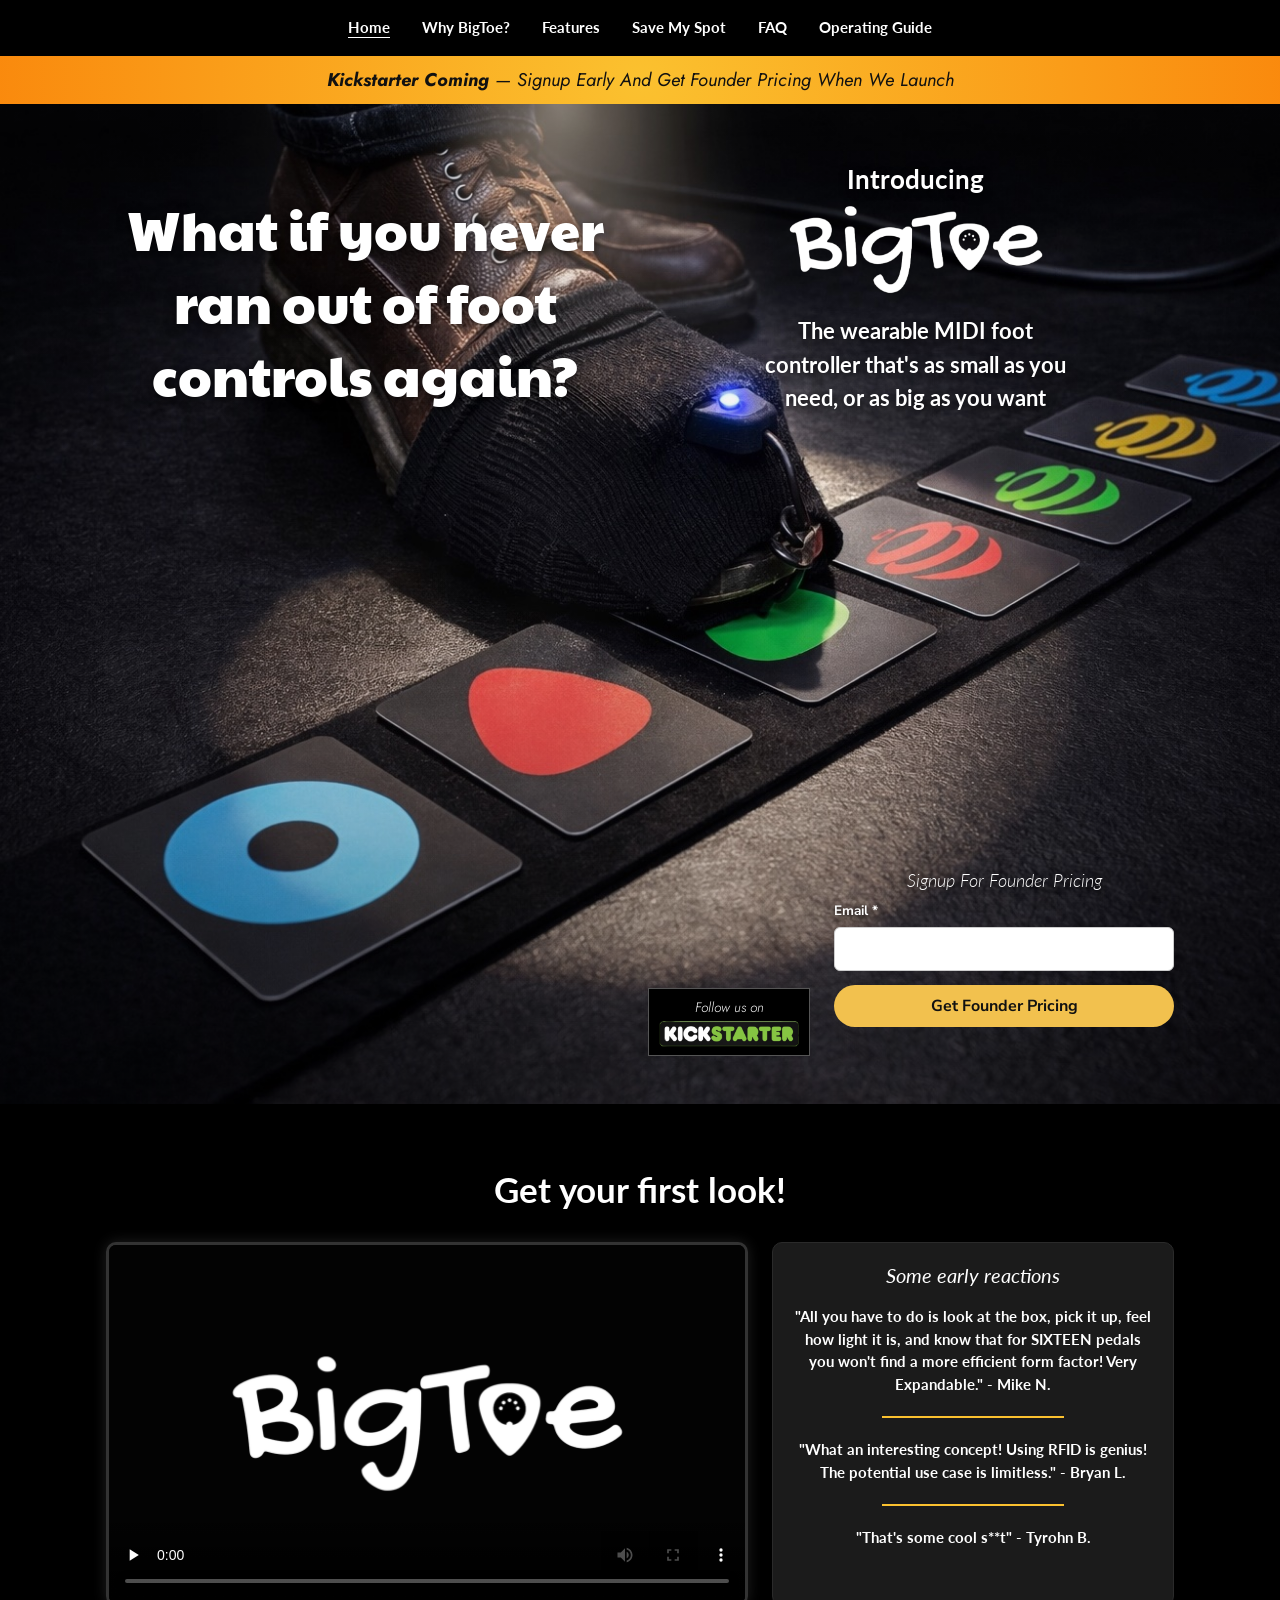
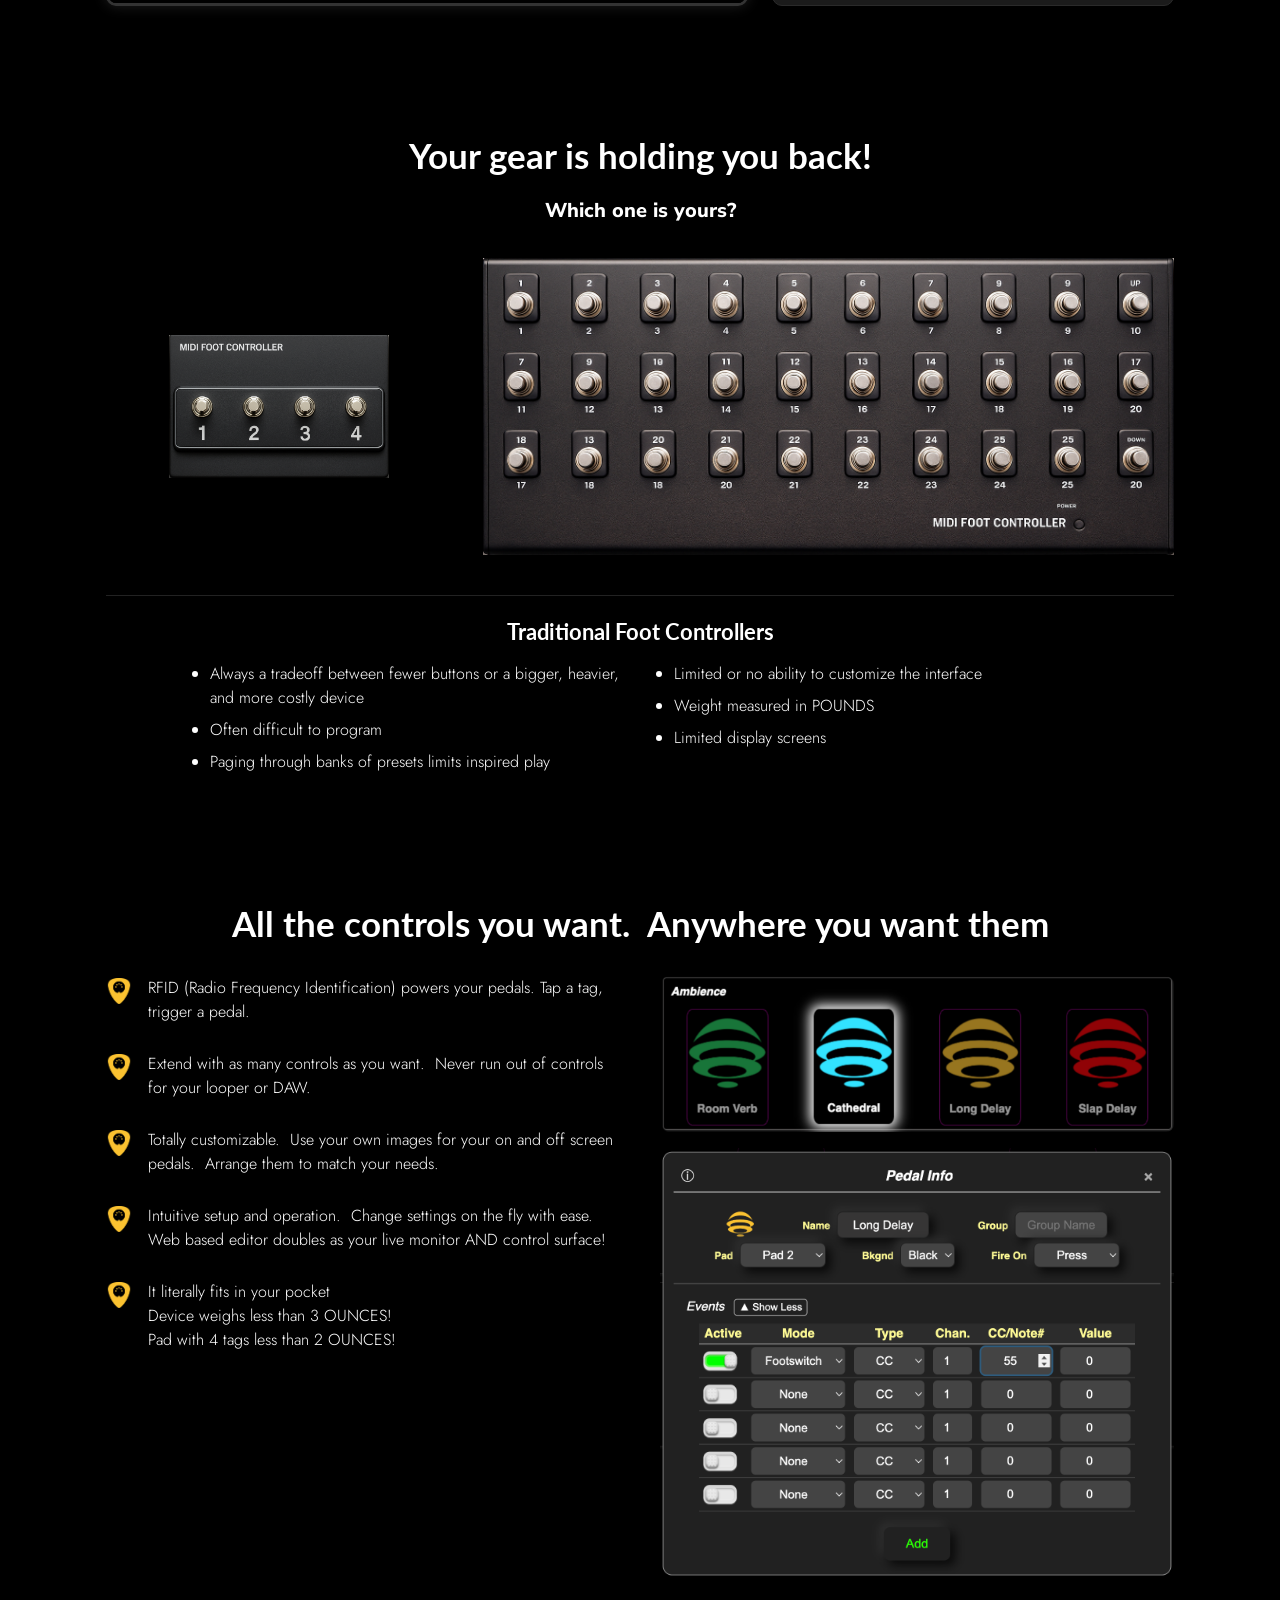
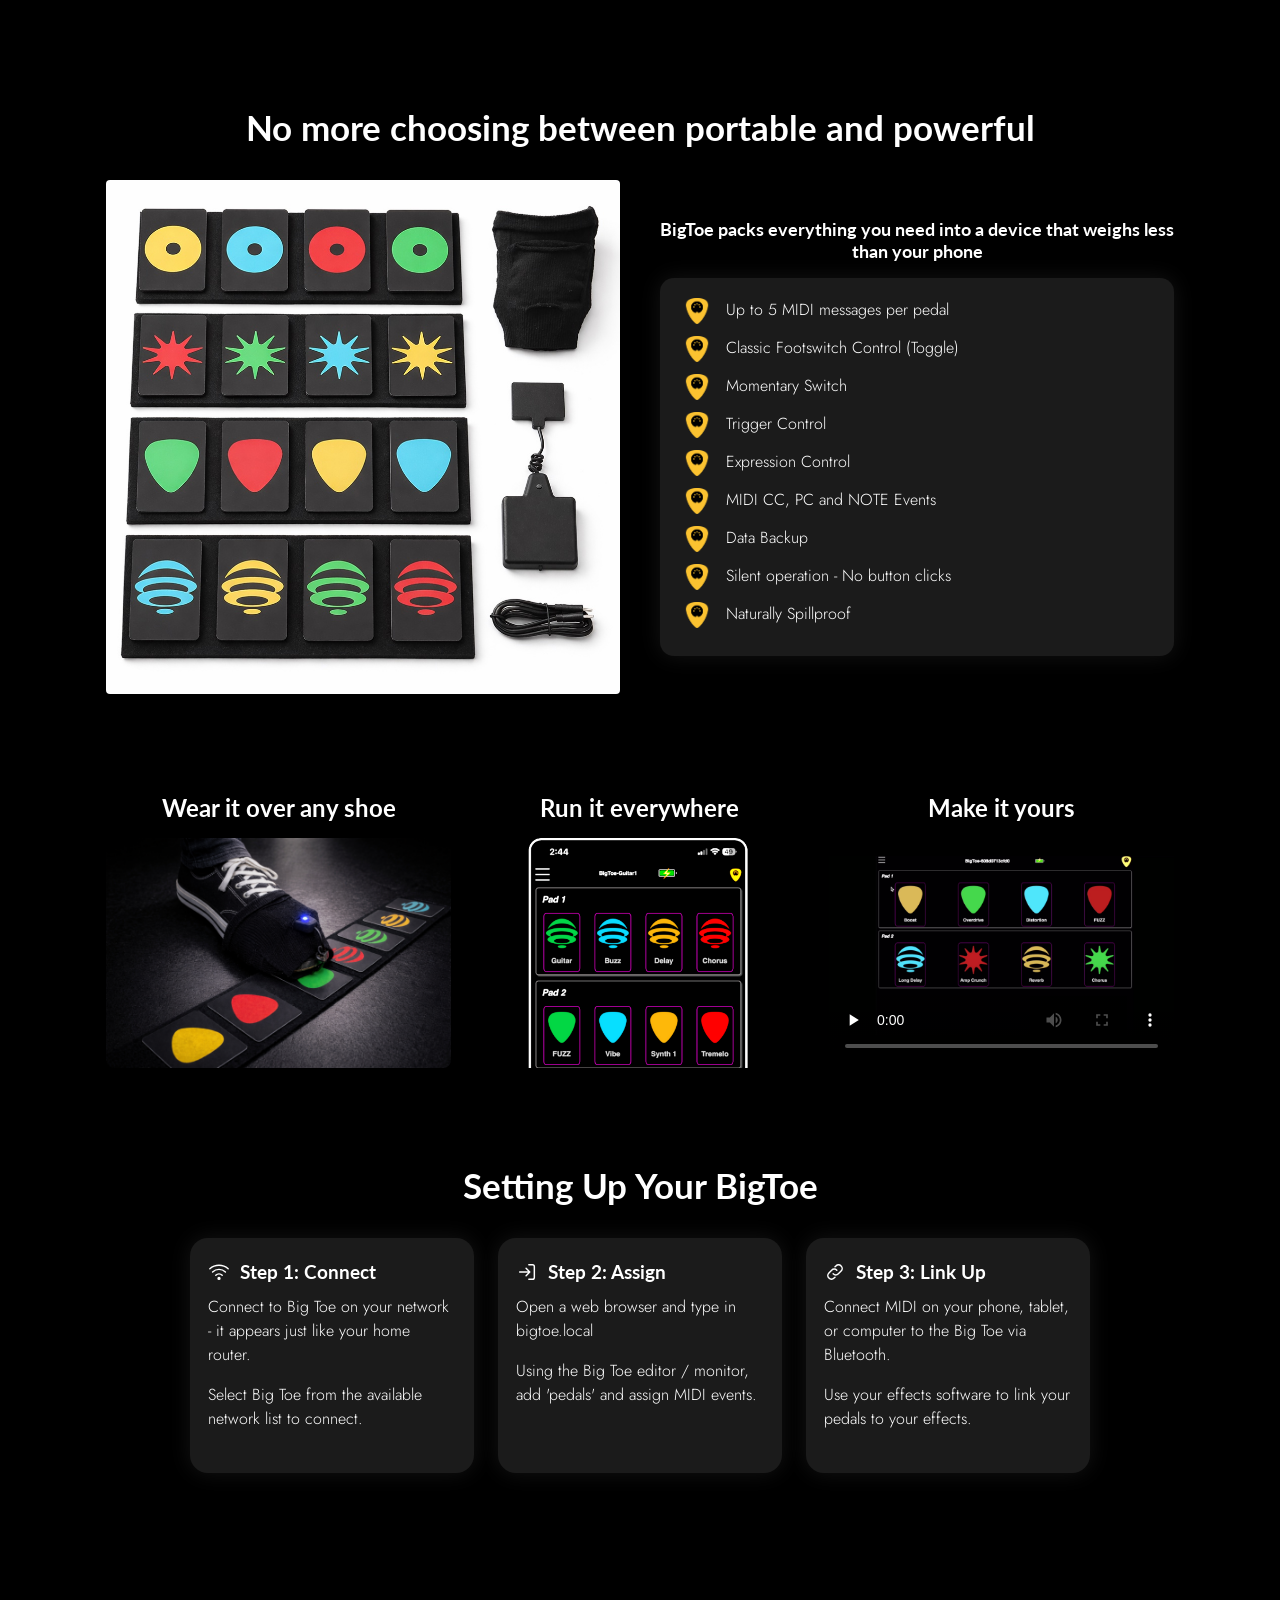
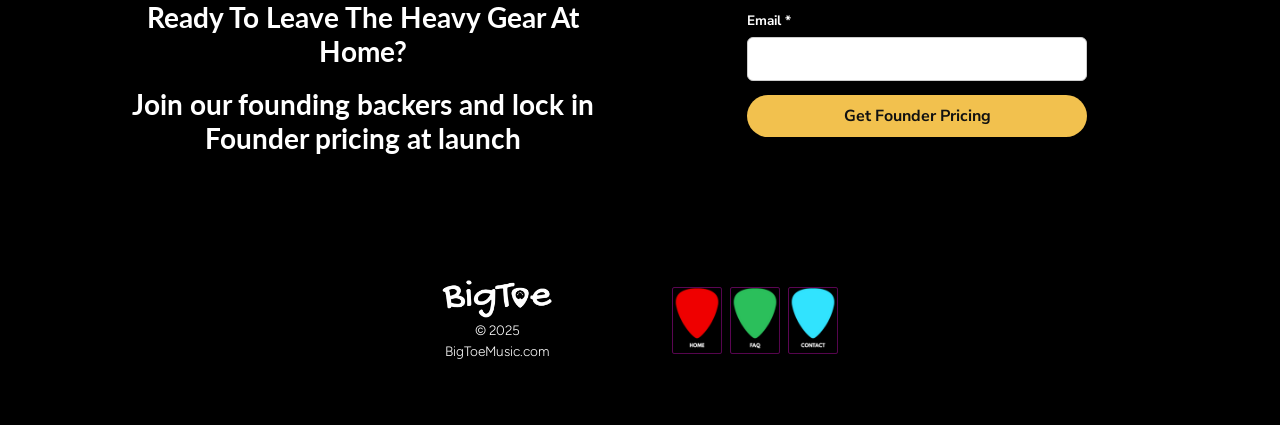
==== index.html @ 0f16ed66 "Fix search/social description, add sitemap and robots.txt Meta description now matches the tagline e" ====
<!doctype html>
<html lang="en">
<head>
  <meta charset="utf-8">
  <meta name="viewport" content="width=device-width, initial-scale=1">
  <title>Big Toe Music | The MIDI foot controller for the mobile musician</title>
  <meta name="description" content="The wearable MIDI foot controller that's as small as you need, or as big as you want.">
  <meta property="og:type" content="website">
  <meta property="og:url" content="https://bigtoemusic.com/">
  <meta property="og:title" content="Big Toe Music | The MIDI foot controller for the mobile musician">
  <meta property="og:description" content="The wearable MIDI foot controller that's as small as you need, or as big as you want.">
  <meta property="og:image" content="https://bigtoemusic.com/assets/img/hero.jpg">
  <link rel="icon" href="assets/img/logo-mark-yellow.png">
  <link rel="preconnect" href="https://fonts.googleapis.com">
  <link rel="preconnect" href="https://fonts.gstatic.com" crossorigin>
  <link href="https://fonts.googleapis.com/css2?family=Figtree:wght@300&family=Jost:ital,wght@0,300;0,400;1,400;1,700&family=Lato:ital,wght@0,400;0,700;1,400&family=Nunito+Sans:wght@400;700;800&family=Paytone+One&display=swap" rel="stylesheet">
  <link rel="stylesheet" href="styles.css?v=12">
</head>
<body>

<nav class="nav" aria-label="Main">
  <a class="nav-brand" href="index.html"><img src="assets/img/footer-logo.png" alt="BigToe home"></a>
  <button class="nav-toggle" type="button" aria-expanded="false" aria-controls="nav-links" aria-label="Menu">
    <span></span><span></span><span></span>
  </button>
  <ul id="nav-links">
    <li><a href="index.html" aria-current="page">Home</a></li>
    <li><a href="#why">Why BigToe?</a></li>
    <li><a href="#features">Features</a></li>
    <li><a href="#save-my-spot">Save My Spot</a></li>
    <li><a href="faq.html">FAQ</a></li>
    <li><a href="https://bigtoemusic.github.io/BigToe-docs/bigtoe-operating-guide.html">Operating Guide</a></li>
  </ul>
</nav>

<div class="banner">
  <a href="#save-my-spot"><strong>Kickstarter Coming</strong> — Signup Early And Get Founder Pricing When We Launch</a>
</div>

<header class="hero">
  <div class="wrap">
    <h1>What if you never ran out of foot controls again?</h1>
    <div class="hero-intro">
      <p class="intro-label">Introducing</p>
      <img src="assets/img/bigtoe-logo.png" alt="BigToe">
      <p>The wearable MIDI foot controller that's as small as you need, or as big as you want</p>
    </div>
    <div class="hero-signup">
      <span class="ks-badge">Follow us on <img src="assets/img/kickstarter-logo.png" alt="Kickstarter"></span>
      <form class="signup js-signup" action="https://app.kit.com/forms/9997801/subscriptions" method="post">
        <p class="form-title">Signup For Founder Pricing</p>
        <label for="email-hero">Email *</label>
        <input id="email-hero" type="email" name="email_address" required autocomplete="email">
        <button class="btn" type="submit">Get Founder Pricing</button>
        <p class="form-note" role="status"></p>
      </form>
    </div>
  </div>
</header>

<section class="first-look">
  <div class="wrap">
    <h2 class="section-title">Get your first look!</h2>
    <div class="grid">
      <div class="video-frame">
        <video controls preload="none" playsinline poster="assets/img/first-look-poster.png">
          <source src="assets/video/first-look.mp4" type="video/mp4">
        </video>
      </div>
      <aside class="reactions">
        <h3>Some early reactions</h3>
        <blockquote>"All you have to do is look at the box, pick it up, feel how light it is, and know that for SIXTEEN pedals you won't find a more efficient form factor!  Very Expandable." - Mike N.</blockquote>
        <hr>
        <blockquote>"What an interesting concept!  Using RFID is genius! The potential use case is limitless." - Bryan L.</blockquote>
        <hr>
        <blockquote>"That's some cool s**t" - Tyrohn B.</blockquote>
      </aside>
    </div>
  </div>
</section>

<section class="why" id="why">
  <div class="wrap">
    <h2 class="section-title">Your gear is holding you back!</h2>
    <p class="subtitle">Which one is yours?</p>
    <div class="controllers">
      <img src="assets/img/small-foot-controller.png" alt="A small 4-button MIDI foot controller">
      <img src="assets/img/massive-pedal.png" alt="A massive 30-button MIDI foot controller">
    </div>
    <div class="traditional">
      <h3>Traditional Foot Controllers</h3>
      <ul>
        <li>Always a tradeoff between fewer buttons or a bigger, heavier, and more costly device</li>
        <li>Often difficult to program</li>
        <li>Paging through banks of presets limits inspired play</li>
        <li>Limited or no ability to customize the interface</li>
        <li>Weight measured in POUNDS</li>
        <li>Limited display screens</li>
      </ul>
    </div>
  </div>
</section>

<section class="features" id="features">
  <div class="wrap">
    <h2 class="section-title">All the controls you want.&nbsp; Anywhere you want them</h2>
    <div class="grid">
      <ul class="icon-list">
        <li><img src="assets/img/logo-mark-yellow.png" alt=""><span>RFID (Radio Frequency Identification) powers your pedals. Tap a tag, trigger a pedal.</span></li>
        <li><img src="assets/img/logo-mark-yellow.png" alt=""><span>Extend with as many controls as you want.&nbsp; Never run out of controls for your looper or DAW.</span></li>
        <li><img src="assets/img/logo-mark-yellow.png" alt=""><span>Totally customizable.&nbsp; Use your own images for your on and off screen pedals.&nbsp; Arrange them to match your needs.</span></li>
        <li><img src="assets/img/logo-mark-yellow.png" alt=""><span>Intuitive setup and operation.&nbsp; Change settings on the fly with ease.&nbsp; Web based editor doubles as your live monitor AND control surface!</span></li>
        <li><img src="assets/img/logo-mark-yellow.png" alt=""><span>It literally fits in your pocket<br>Device weighs less than 3 OUNCES!<br>Pad with 4 tags less than 2 OUNCES!</span></li>
      </ul>
      <div class="feature-shots">
        <img src="assets/img/ambience-pad.png" alt="BigToe editor showing an Ambience pad with four pedals">
        <img src="assets/img/edit-screen.png" alt="BigToe Pedal Info editor with MIDI event settings">
      </div>
    </div>
  </div>
</section>

<section class="choose">
  <div class="wrap">
    <h2 class="section-title">No more choosing between portable and powerful</h2>
    <div class="grid">
      <img class="box-shot" src="assets/img/whats-in-the-box.jpg" alt="What's in the box: four pads of pedal tags, the BigToe device, its sleeve, and a USB cable">
      <div>
        <h3>BigToe packs everything you need into a device that weighs less than your phone</h3>
        <div class="spec-card">
          <ul class="icon-list">
            <li><img src="assets/img/logo-mark-yellow.png" alt=""><span>Up to 5 MIDI messages per pedal</span></li>
            <li><img src="assets/img/logo-mark-yellow.png" alt=""><span>Classic Footswitch Control (Toggle)</span></li>
            <li><img src="assets/img/logo-mark-yellow.png" alt=""><span>Momentary Switch</span></li>
            <li><img src="assets/img/logo-mark-yellow.png" alt=""><span>Trigger Control</span></li>
            <li><img src="assets/img/logo-mark-yellow.png" alt=""><span>Expression Control</span></li>
            <li><img src="assets/img/logo-mark-yellow.png" alt=""><span>MIDI CC, PC and NOTE Events</span></li>
            <li><img src="assets/img/logo-mark-yellow.png" alt=""><span>Data Backup</span></li>
            <li><img src="assets/img/logo-mark-yellow.png" alt=""><span>Silent operation - No button clicks</span></li>
            <li><img src="assets/img/logo-mark-yellow.png" alt=""><span>Naturally Spillproof</span></li>
          </ul>
        </div>
      </div>
    </div>
  </div>
</section>

<section class="tiles" aria-label="Highlights">
  <figure class="tile">
    <figcaption>Wear it over any shoe</figcaption>
    <div class="tile-media">
      <img src="assets/img/wear-any-shoe.png" alt="BigToe worn over a sneaker above a pad of RFID pedals">
    </div>
  </figure>
  <figure class="tile">
    <figcaption>Run it everywhere</figcaption>
    <div class="tile-media contain">
      <img src="assets/img/run-everywhere-phone.png" alt="BigToe monitor running on an iPhone">
    </div>
  </figure>
  <figure class="tile">
    <figcaption>Make it yours</figcaption>
    <div class="tile-media contain">
      <video controls preload="none" playsinline poster="assets/img/make-it-yours-poster.jpg">
        <source src="assets/video/make-it-yours.mp4" type="video/mp4">
      </video>
    </div>
  </figure>
</section>

<section class="setup">
  <div class="wrap">
    <h2 class="section-title">Setting Up Your BigToe</h2>
    <div class="steps">
      <article class="step">
        <h3>
          <svg viewBox="0 0 24 24" fill="none" stroke="currentColor" stroke-width="1.6" stroke-linecap="round" aria-hidden="true"><path d="M2 8.5a15 15 0 0 1 20 0M5 12a10 10 0 0 1 14 0M8.5 15.5a5 5 0 0 1 7 0"/><circle cx="12" cy="19" r="1" fill="currentColor"/></svg>
          Step 1: Connect
        </h3>
        <p>Connect to Big Toe on your network - it appears just like your home router.</p>
        <p>Select Big Toe from the available network list to connect.</p>
      </article>
      <article class="step">
        <h3>
          <svg viewBox="0 0 24 24" fill="none" stroke="currentColor" stroke-width="1.6" stroke-linecap="round" stroke-linejoin="round" aria-hidden="true"><path d="M14 4h4a2 2 0 0 1 2 2v12a2 2 0 0 1-2 2h-4"/><path d="M4 12h11M11 8l4 4-4 4"/></svg>
          Step 2: Assign
        </h3>
        <p>Open a web browser and type in bigtoe.local</p>
        <p>Using the Big Toe editor / monitor, add 'pedals' and assign MIDI events.</p>
      </article>
      <article class="step">
        <h3>
          <svg viewBox="0 0 24 24" fill="none" stroke="currentColor" stroke-width="1.6" stroke-linecap="round" stroke-linejoin="round" aria-hidden="true"><path d="M10 14a4 4 0 0 0 5.66 0l3-3a4 4 0 0 0-5.66-5.66l-1 1"/><path d="M14 10a4 4 0 0 0-5.66 0l-3 3a4 4 0 0 0 5.66 5.66l1-1"/></svg>
          Step 3: Link Up
        </h3>
        <p>Connect MIDI on your phone, tablet, or computer to the Big Toe via Bluetooth.</p>
        <p>Use your effects software to link your pedals to your effects.</p>
      </article>
    </div>
  </div>
</section>

<section class="cta" id="save-my-spot">
  <div class="wrap grid">
    <div>
      <h2>Ready To Leave The Heavy Gear At Home?</h2>
      <h2>Join our founding backers and lock in Founder pricing at launch</h2>
    </div>
    <form class="signup js-signup" action="https://app.kit.com/forms/9997801/subscriptions" method="post">
      <label for="email-cta">Email *</label>
      <input id="email-cta" type="email" name="email_address" required autocomplete="email">
      <button class="btn" type="submit">Get Founder Pricing</button>
      <p class="form-note" role="status"></p>
    </form>
  </div>
</section>

<footer class="footer">
  <div class="wrap">
    <div class="footer-brand">
      <img src="assets/img/footer-logo.png" alt="BigToe">
      <p>© 2025</p>
      <p>BigToeMusic.com</p>
    </div>
    <nav class="pick-nav" aria-label="Footer">
      <a href="index.html"><img src="assets/img/pick-red-home.png" alt="Home"></a>
      <a href="faq.html"><img src="assets/img/pick-green-faq.png" alt="FAQ"></a>
      <a href="contact.html"><img src="assets/img/pick-blue-contact.png" alt="Contact"></a>
    </nav>
  </div>
</footer>

<script src="main.js?v=12"></script>
</body>
</html>
---- styles.css ----
/* BigToe Music — static rebuild of bigtoemusic.com */

:root {
  --bg: #000;
  --card: #1b1b1b;
  --card-edge: #2a2a2a;
  --text: #fff;
  --muted: #cfcfcf;
  --yellow: #fbc12f;
  --button: #f2c14e;
  --orange: #f97400;
  --font-display: "Paytone One", sans-serif;
  --font-head: "Lato", sans-serif;
  --font-body: "Jost", sans-serif;
  --font-ui: "Nunito Sans", sans-serif;
  --nav-h: 56px;
  --max: 1100px;
}

* { box-sizing: border-box; }

html { scroll-behavior: smooth; scroll-padding-top: var(--nav-h); }

body {
  margin: 0;
  background: var(--bg);
  color: var(--text);
  font-family: var(--font-body);
  font-weight: 300;
  line-height: 1.5;
  -webkit-font-smoothing: antialiased;
}

img, video { max-width: 100%; display: block; }

a { color: inherit; }

h1, h2, h3 { font-family: var(--font-head); font-weight: 700; margin: 0; line-height: 1.2; }

.wrap { max-width: var(--max); margin: 0 auto; padding: 0 16px; }

section { padding: 64px 0; }

.section-title { text-align: center; font-size: clamp(1.6rem, 3.2vw, 2.2rem); margin-bottom: 32px; }

/* ---------- Nav ---------- */

.nav {
  position: sticky;
  top: 0;
  z-index: 50;
  height: var(--nav-h);
  background: #000;
  display: flex;
  align-items: center;
  justify-content: center;
}

.nav ul {
  list-style: none;
  margin: 0;
  padding: 0 16px;
  display: flex;
  gap: clamp(12px, 3vw, 32px);
  overflow-x: auto;
  scrollbar-width: none;
}

.nav a {
  font-family: var(--font-head);
  font-weight: 700;
  font-size: 0.95rem;
  text-decoration: none;
  white-space: nowrap;
}

.nav a:hover, .nav a[aria-current="page"] { text-decoration: underline; text-underline-offset: 4px; }

/* Logo and ☰ button only appear at phone width (see the media query at the bottom). */
.nav-brand, .nav-toggle { display: none; }
.nav-brand img { height: 30px; width: auto; }

.nav-toggle {
  width: 44px;
  height: 44px;
  background: none;
  border: 0;
  padding: 10px;
  cursor: pointer;
  flex-direction: column;
  justify-content: space-between;
}

.nav-toggle span { display: block; height: 3px; border-radius: 2px; background: var(--text); transition: transform .2s, opacity .2s; }

/* Bars turn into an X while the menu is open. */
.nav.open .nav-toggle span:nth-child(1) { transform: translateY(10.5px) rotate(45deg); }
.nav.open .nav-toggle span:nth-child(2) { opacity: 0; }
.nav.open .nav-toggle span:nth-child(3) { transform: translateY(-10.5px) rotate(-45deg); }

/* ---------- Kickstarter banner ---------- */

.banner {
  background: radial-gradient(circle, var(--yellow) 0%, var(--orange) 140%);
  color: #111;
  text-align: center;
  padding: 10px 16px;
  font-family: var(--font-body);
  font-style: italic;
  font-size: clamp(0.95rem, 1.8vw, 1.15rem);
  font-weight: 400;
}

.banner a { text-decoration: none; }
.banner strong { font-weight: 700; }

/* ---------- Hero ---------- */

.hero {
  position: relative;
  min-height: min(1000px, 125vw);
  background: url("assets/img/hero.jpg") center top / cover no-repeat;
  padding: 40px 0 48px;
  display: flex;
}

.hero::before {
  content: "";
  position: absolute;
  inset: 0;
  background: linear-gradient(180deg, rgba(0,0,0,.15), rgba(0,0,0,0) 40%, rgba(0,0,0,.35));
  pointer-events: none;
}

.hero .wrap {
  position: relative;
  width: 100%;
  display: grid;
  grid-template-columns: 1fr 1fr;
  grid-template-rows: auto 1fr auto;
  column-gap: 32px;
}

.hero h1 {
  font-family: var(--font-display);
  font-weight: 400;
  font-size: clamp(2rem, 4.6vw, 3.4rem);
  text-align: center;
  line-height: 1.35;
  text-shadow: 0 2px 12px rgba(0,0,0,.7);
  padding-top: 48px;
  max-width: 11em;
  justify-self: center;
}

/* "Introducing / logo / tagline" block is centered at every screen size. */
.hero-intro { padding-top: 16px; text-align: center; text-shadow: 0 2px 10px rgba(0,0,0,.8); }
.hero-intro .intro-label { font-family: var(--font-head); font-size: clamp(1.2rem, 2.4vw, 1.6rem); max-width: none; margin: 0; }
.hero-intro img { width: min(260px, 70%); margin: 4px auto 16px; }
.hero-intro p { font-family: var(--font-head); font-weight: 700; font-size: clamp(1.05rem, 2.1vw, 1.4rem); max-width: 14em; margin: 0 auto; }

.hero-signup {
  grid-column: 1 / -1;
  grid-row: 3;
  display: flex;
  justify-content: flex-end;
  align-items: flex-end;
  gap: 24px;
  flex-wrap: wrap;
}

.ks-badge {
  display: inline-flex;
  flex-direction: column;
  align-items: center;
  gap: 4px;
  background: #000;
  border: 1px solid #555;
  padding: 8px 10px;
  font-style: italic;
  font-size: 0.85rem;
  text-decoration: none;
}

.ks-badge img { width: 140px; }

/* ---------- Signup form ---------- */

.signup { width: min(340px, 100%); }
.signup .form-title { font-family: var(--font-head); font-style: italic; font-size: 1.1rem; margin: 0 0 6px; text-align: center; text-shadow: 0 2px 8px #000; }
.signup label { display: block; font-family: var(--font-ui); font-weight: 700; font-size: 0.85rem; margin-bottom: 6px; text-shadow: 0 1px 6px #000; }

.signup input, .contact-form input, .contact-form textarea {
  width: 100%;
  border: 1px solid #ccc;
  border-radius: 6px;
  padding: 10px 12px;
  font: 400 1rem var(--font-ui);
  color: #111;
  background: #fff;
}

.btn {
  display: block;
  width: 100%;
  margin-top: 14px;
  border: 0;
  border-radius: 999px;
  padding: 10px 16px;
  background: var(--button);
  color: #111;
  font: 700 1rem var(--font-ui);
  cursor: pointer;
}

.btn:hover { filter: brightness(1.08); }

.form-note { font-family: var(--font-ui); font-size: 0.9rem; color: var(--yellow); margin: 10px 0 0; min-height: 1.3em; }

/* ---------- First look ---------- */

.first-look .grid { display: grid; grid-template-columns: 1.6fr 1fr; gap: 24px; align-items: stretch; }

.video-frame {
  border: 3px solid #333;
  border-radius: 10px;
  overflow: hidden;
  background: #000;
  box-shadow: 0 0 14px rgba(255,255,255,.12);
}

.video-frame video { width: 100%; height: 100%; object-fit: contain; aspect-ratio: 16 / 9; }

.reactions {
  background: var(--card);
  border: 1px solid var(--card-edge);
  border-radius: 10px;
  padding: 20px 18px;
  text-align: center;
  font-family: var(--font-head);
  font-weight: 700;
  font-size: 0.95rem;
}

.reactions h3 { font-style: italic; font-weight: 400; font-size: 1.25rem; margin-bottom: 18px; }
.reactions blockquote { margin: 0; }
.reactions hr { width: 50%; border: 0; border-top: 2px solid var(--yellow); margin: 20px auto; }

/* ---------- Why (traditional controllers) ---------- */

.why .subtitle { text-align: center; font-family: var(--font-ui); font-weight: 800; font-size: 1.25rem; margin: -12px 0 32px; }

.controllers { display: grid; grid-template-columns: 1fr 2fr; gap: 32px; align-items: center; }
.controllers img:first-child { justify-self: center; max-width: 220px; }

.traditional { border-top: 1px solid #222; margin-top: 40px; padding-top: 24px; }
.traditional h3 { text-align: center; font-size: 1.35rem; margin-bottom: 16px; }
.traditional ul { columns: 2; column-gap: 48px; max-width: 900px; margin: 0 auto; padding-left: 20px; }
.traditional li { break-inside: avoid; margin-bottom: 8px; }

/* ---------- Features ---------- */


.features .grid { display: grid; grid-template-columns: 1fr 1fr; gap: 40px; align-items: start; }

.icon-list { list-style: none; margin: 0; padding: 0; }
.icon-list li { display: grid; grid-template-columns: 28px 1fr; gap: 14px; align-items: start; margin-bottom: 28px; }
.icon-list img { width: 26px; margin-top: 2px; }

.feature-shots { display: grid; gap: 16px; }
.feature-shots img { border-radius: 8px; }

/* ---------- Tiles ---------- */

.tiles { display: grid; grid-template-columns: repeat(3, 1fr); gap: 16px; max-width: var(--max); margin: 0 auto; padding: 32px 16px; }

/* Media sits in a same-shaped box; caption sits above it so it never covers screenshots or video controls. */
.tile { margin: 0; }
.tile-media { aspect-ratio: 3 / 2; overflow: hidden; background: #000; border-radius: 8px; }
.tile-media img, .tile-media video { width: 100%; height: 100%; object-fit: cover; }
.tile-media.contain img, .tile-media.contain video { object-fit: contain; }

.tile figcaption {
  padding: 0 8px 12px;
  text-align: center;
  font-family: var(--font-head);
  font-weight: 700;
  font-size: clamp(1.1rem, 2.2vw, 1.5rem);
}

/* ---------- Choose ---------- */

.choose .grid { display: grid; grid-template-columns: 1fr 1fr; gap: 40px; align-items: center; }
.choose .box-shot { background: #fff; border-radius: 4px; }
.choose h3 { text-align: center; font-size: 1.15rem; margin-bottom: 16px; }

.spec-card {
  background: var(--card);
  border-radius: 14px;
  padding: 18px 24px;
  box-shadow: 0 0 22px rgba(255,255,255,.08);
}

.spec-card .icon-list li { margin-bottom: 10px; align-items: center; }

/* ---------- Setup steps ---------- */

.steps { display: grid; grid-template-columns: repeat(3, 1fr); gap: 24px; max-width: 900px; margin: 0 auto; }

.step {
  background: var(--card);
  border-radius: 18px;
  padding: 22px 18px 26px;
  box-shadow: 0 0 22px rgba(255,255,255,.08);
}

.step h3 { display: flex; align-items: center; gap: 10px; font-size: 1.2rem; margin-bottom: 12px; }
.step svg { width: 22px; height: 22px; flex: none; }
.step p { margin: 0 0 16px; }

/* ---------- CTA ---------- */

.cta .grid { display: grid; grid-template-columns: 1fr 1fr; gap: 40px; align-items: center; }
.cta h2 { text-align: center; font-size: clamp(1.4rem, 2.6vw, 1.75rem); margin-bottom: 20px; }
.cta .signup { justify-self: center; }

/* ---------- Footer ---------- */

.footer { padding: 40px 0 64px; }
.footer .wrap { display: flex; align-items: center; justify-content: center; gap: clamp(32px, 10vw, 120px); flex-wrap: wrap; }
.footer-brand { text-align: center; font-family: "Figtree", sans-serif; font-size: 0.85rem; }
.footer-brand img { width: 110px; margin: 0 auto 2px; }
.footer-brand p { margin: 0; }

.pick-nav { display: flex; gap: 8px; }
.pick-nav a { display: block; width: 50px; transition: transform .15s; }
.pick-nav a:hover { transform: translateY(-3px); }

/* ---------- Sub pages (FAQ / Contact) ---------- */

.page-head { border-bottom: 1px solid #333; }
.page-head .wrap { display: flex; align-items: center; justify-content: center; position: relative; min-height: 64px; max-width: 560px; }
.page-head h1 { font-size: clamp(1.6rem, 4vw, 2rem); text-align: center; }
.page-head .home-link { position: absolute; right: 16px; font-family: var(--font-ui); font-weight: 700; font-size: 0.85rem; text-decoration: none; }
.page-head .home-link:hover { text-decoration: underline; }

.narrow { max-width: 560px; margin: 0 auto; padding: 24px 16px 48px; }

.faq-search { display: flex; justify-content: flex-end; margin-bottom: 24px; }
.faq-search input {
  width: min(240px, 100%);
  background: transparent;
  border: 0;
  border-bottom: 1px solid #aaa;
  color: var(--text);
  padding: 6px 2px;
  font: 400 0.95rem var(--font-ui);
}

.faq-tabs { display: flex; gap: 8px; flex-wrap: wrap; margin-bottom: 16px; }
.faq-tabs button {
  background: none;
  border: 0;
  border-bottom: 2px solid transparent;
  color: var(--text);
  padding: 8px 14px;
  font: 700 1.05rem var(--font-head);
  cursor: pointer;
}
.faq-tabs button[aria-selected="true"] { color: var(--yellow); border-bottom-color: var(--yellow); }

.faq-list details { border-bottom: 1px solid #333; }
.faq-list summary {
  list-style: none;
  cursor: pointer;
  padding: 22px 0;
  display: flex;
  justify-content: space-between;
  gap: 16px;
  font-family: var(--font-ui);
}
.faq-list summary::-webkit-details-marker { display: none; }
.faq-list summary::after { content: "⌄"; font-size: 1.2rem; line-height: 1; transition: transform .2s; }
.faq-list details[open] summary::after { transform: rotate(180deg); }
.faq-list .answer { padding: 0 0 20px; color: var(--muted); font-family: var(--font-ui); }
.faq-list .answer p { margin: 0 0 12px; }
.faq-list .answer strong { color: var(--text); }
.mode-list { margin: 0 0 12px; padding-left: 20px; }
.mode-list > li { margin-bottom: 12px; }
.mode-list ol { margin: 8px 0; padding-left: 22px; }
.mode-list ol li { margin-bottom: 4px; }
.faq-empty { color: var(--muted); font-family: var(--font-ui); }

.contact-form label { display: block; font-family: var(--font-ui); font-size: 0.9rem; margin: 18px 0 6px; }
.contact-form textarea { min-height: 90px; resize: vertical; }
.btn-outline { background: transparent; color: var(--text); border: 1px solid #3355dd; font-weight: 400; margin-top: 22px; }

.simple-footer { border-top: 1px solid #333; text-align: center; padding: 28px 16px; font-family: var(--font-ui); font-size: 0.9rem; }

/* ---------- Responsive ---------- */

@media (max-width: 760px) {
  section { padding: 44px 0; }
  .nav { justify-content: space-between; padding: 0 8px 0 16px; }
  .nav-brand { display: block; }
  .nav-toggle { display: flex; }
  .nav ul {
    display: none;
    position: absolute;
    top: var(--nav-h);
    left: 0;
    right: 0;
    flex-direction: column;
    gap: 0;
    padding: 4px 0 12px;
    background: #000;
    border-bottom: 1px solid #333;
    box-shadow: 0 12px 24px rgba(0,0,0,.6);
  }
  .nav.open ul { display: flex; }
  .nav ul a { display: block; padding: 14px 16px; font-size: 1.1rem; }
  /* Phones: size the photo independently of the hero's height (780px tall, centered on the
     device ~56% across) so the glowing LED sits just under the headline, with room for the
     whole "Introducing BigToe" block on the first screen. The photo fades to black behind
     the signup form. */
  .hero {
    min-height: 0;
    background:
      linear-gradient(180deg, rgba(0,0,0,0) 600px, #000 780px) top / 100% 780px no-repeat,
      url("assets/img/hero.jpg") 56% top / auto 780px no-repeat,
      #000;
  }
  .hero-intro { margin-top: 110px; }
  .hero .wrap { grid-template-columns: 1fr; row-gap: 24px; }
  .hero h1 { padding-top: 16px; }
  .hero-signup { grid-row: auto; justify-content: center; margin-top: 40px; }
  .first-look .grid, .controllers, .features .grid, .choose .grid, .cta .grid { grid-template-columns: 1fr; }
  .traditional ul { columns: 1; }
  .tiles { grid-template-columns: 1fr; }
  .steps { grid-template-columns: 1fr; }
}

/* ---------- Confirmation page (Kit's confirm button lands here) ---------- */

.confirm-page { min-height: 100vh; display: flex; flex-direction: column; }

.confirm {
  flex: 1;
  display: grid;
  place-items: center;
  padding: 48px 16px;
  background: linear-gradient(rgba(0,0,0,.72), rgba(0,0,0,.88)), url("assets/img/hero.jpg") center / cover no-repeat;
}

.confirm-card {
  width: min(560px, 100%);
  background: rgba(20,20,20,.85);
  border: 1px solid var(--card-edge);
  border-radius: 18px;
  padding: 36px 28px;
  text-align: center;
  box-shadow: 0 0 30px rgba(251,193,47,.15);
}

.confirm-logo { width: 180px; margin: 0 auto 12px; }
.confirm h1 { font-family: var(--font-display); font-weight: 400; font-size: clamp(1.8rem, 5vw, 2.4rem); color: var(--yellow); margin-bottom: 16px; }
.confirm p { font-size: 1.1rem; margin: 0 0 14px; }
.confirm .confirm-small { font-size: 0.95rem; color: var(--muted); }

.confirm-actions { display: flex; gap: 12px; justify-content: center; flex-wrap: wrap; margin-top: 24px; }
.confirm-actions .btn { display: inline-block; width: auto; margin: 0; padding: 10px 24px; text-decoration: none; }
.confirm-actions .btn-outline { border-color: #555; }

/* Contact form spam trap — kept out of sight and out of the tab order. */
.botcheck { position: absolute; left: -9999px; }
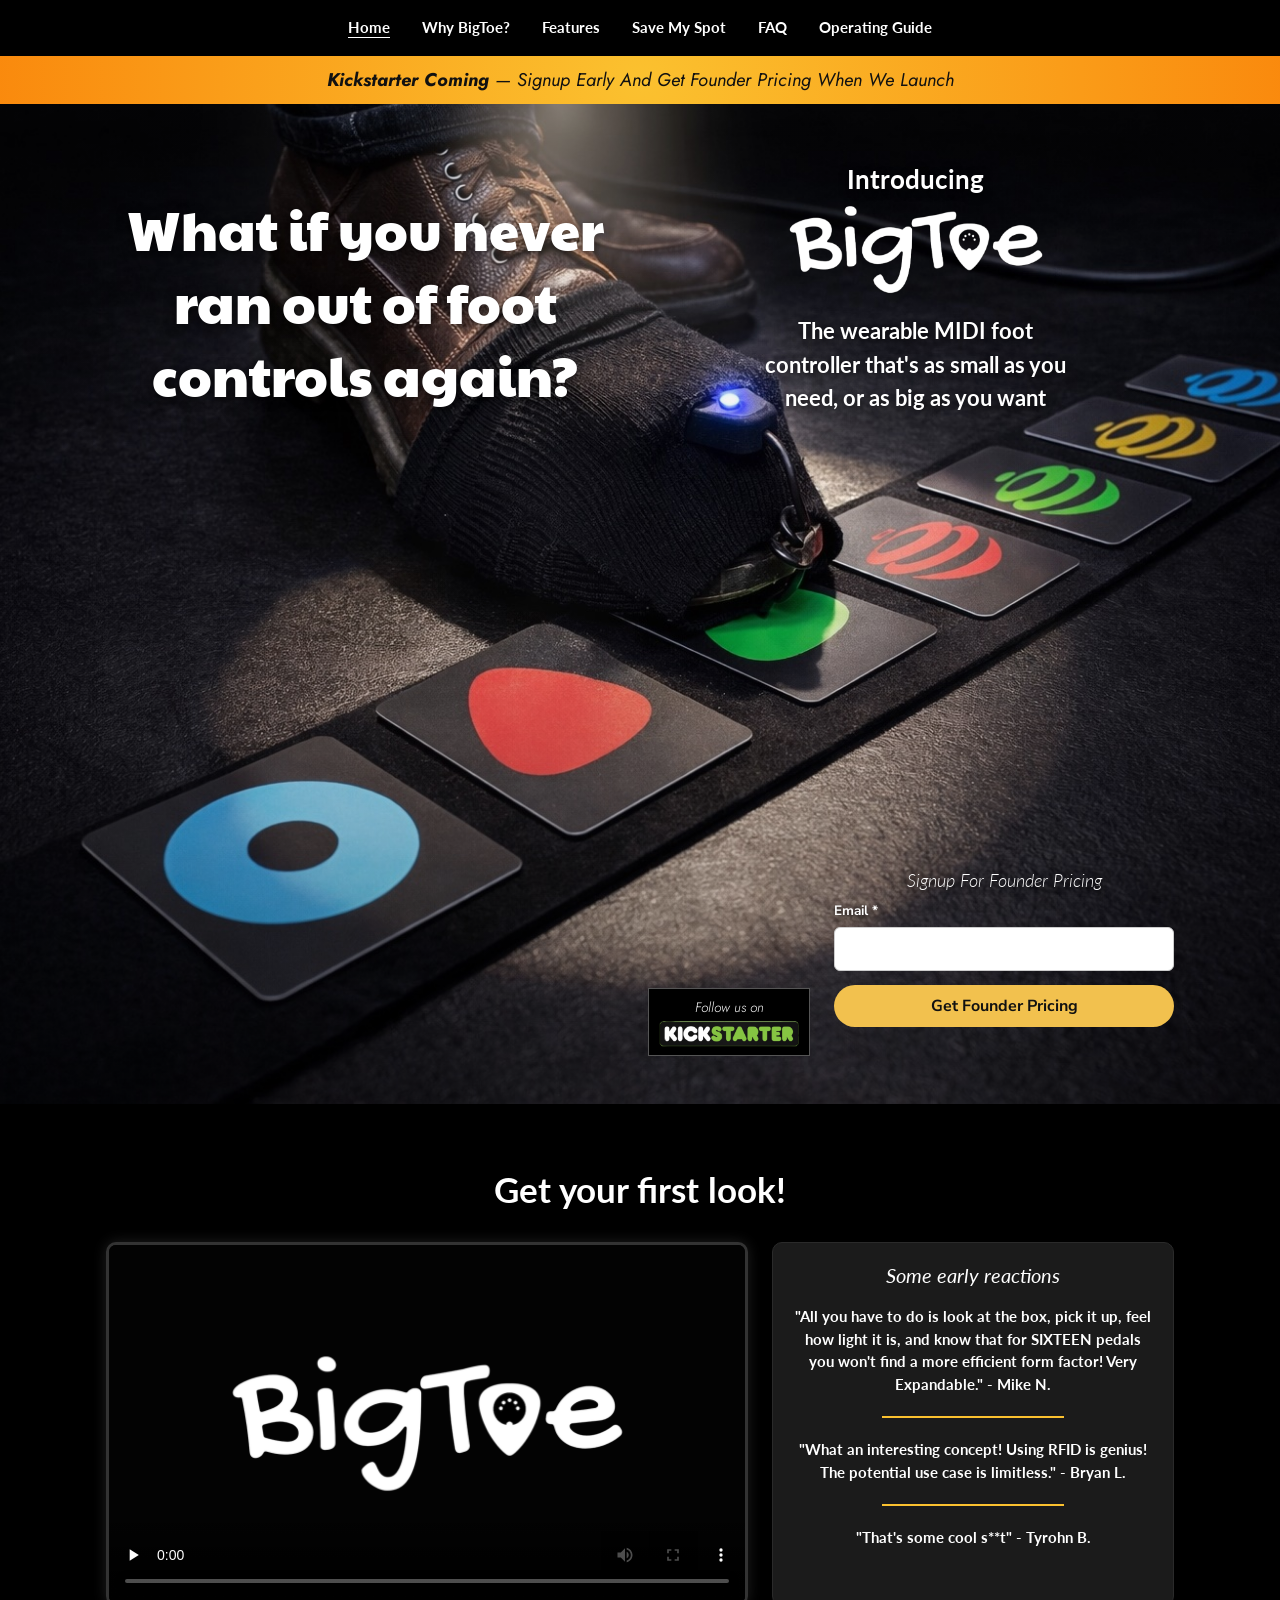
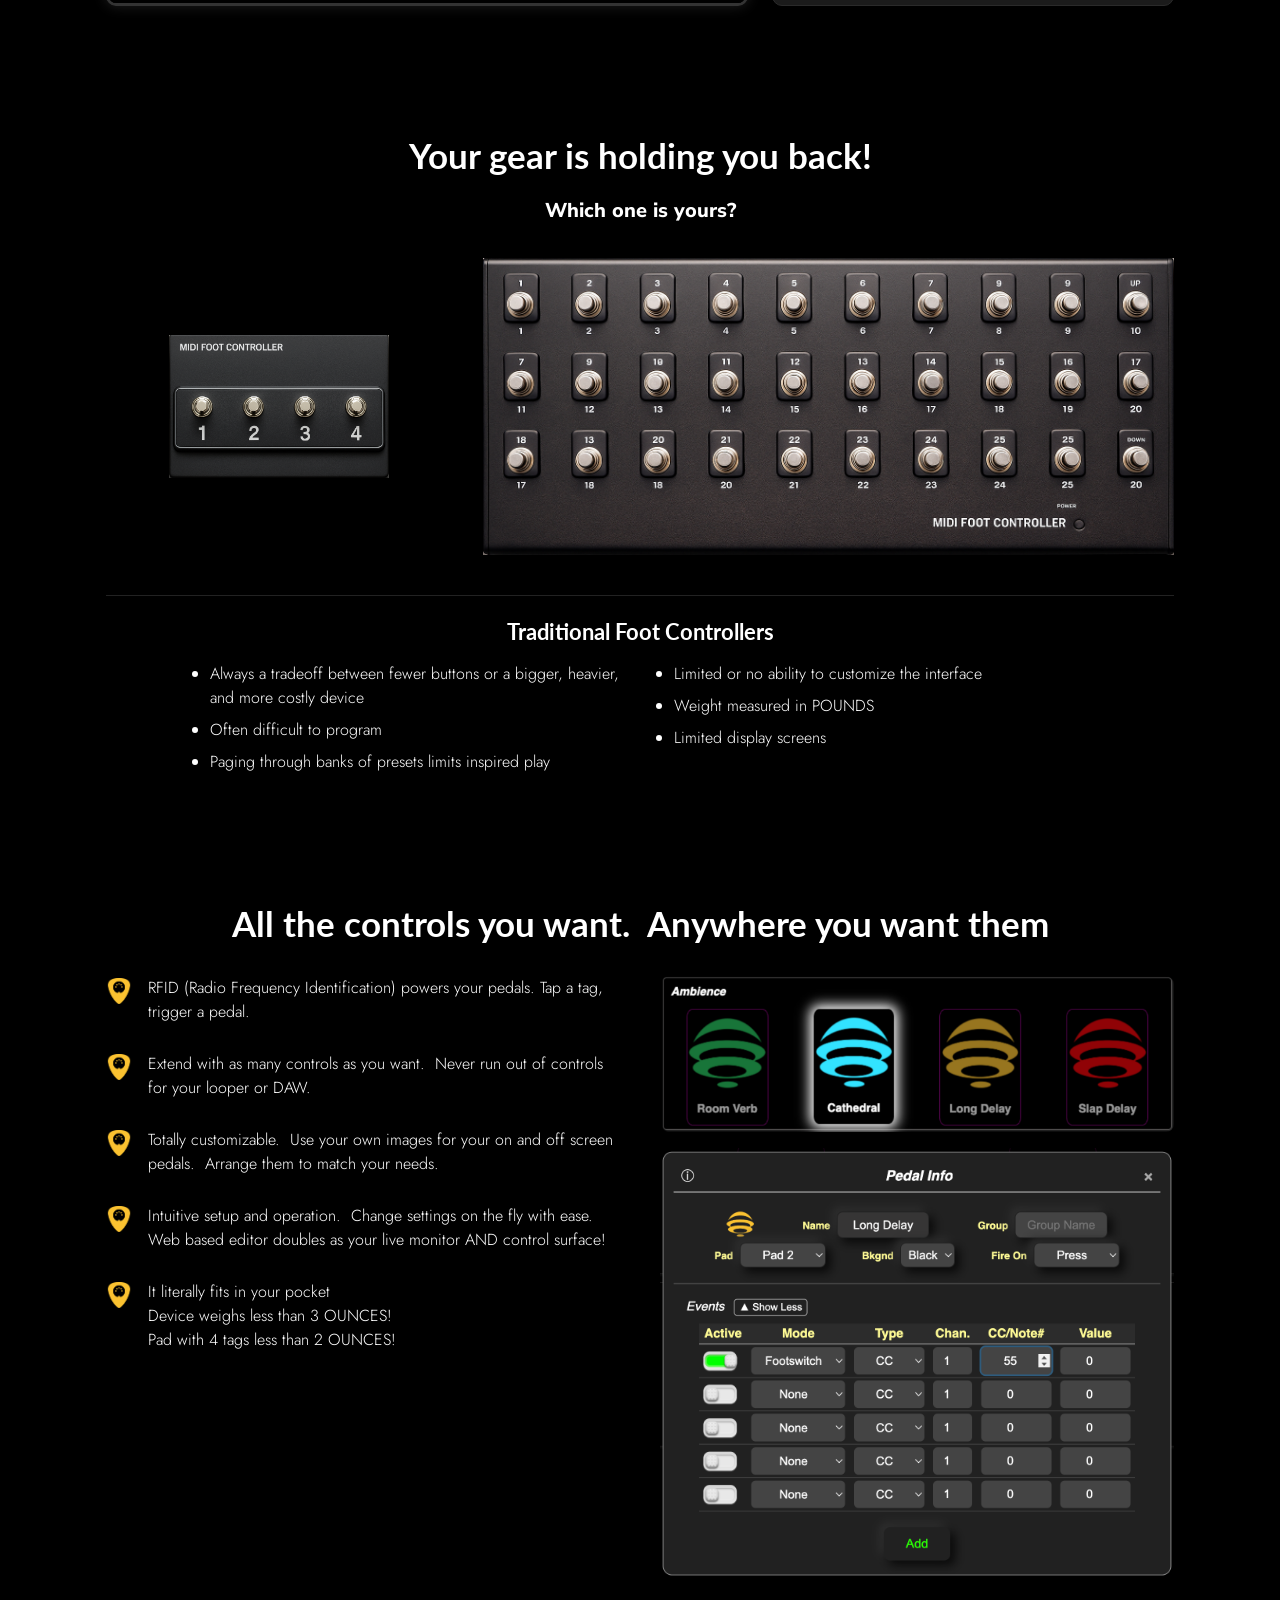
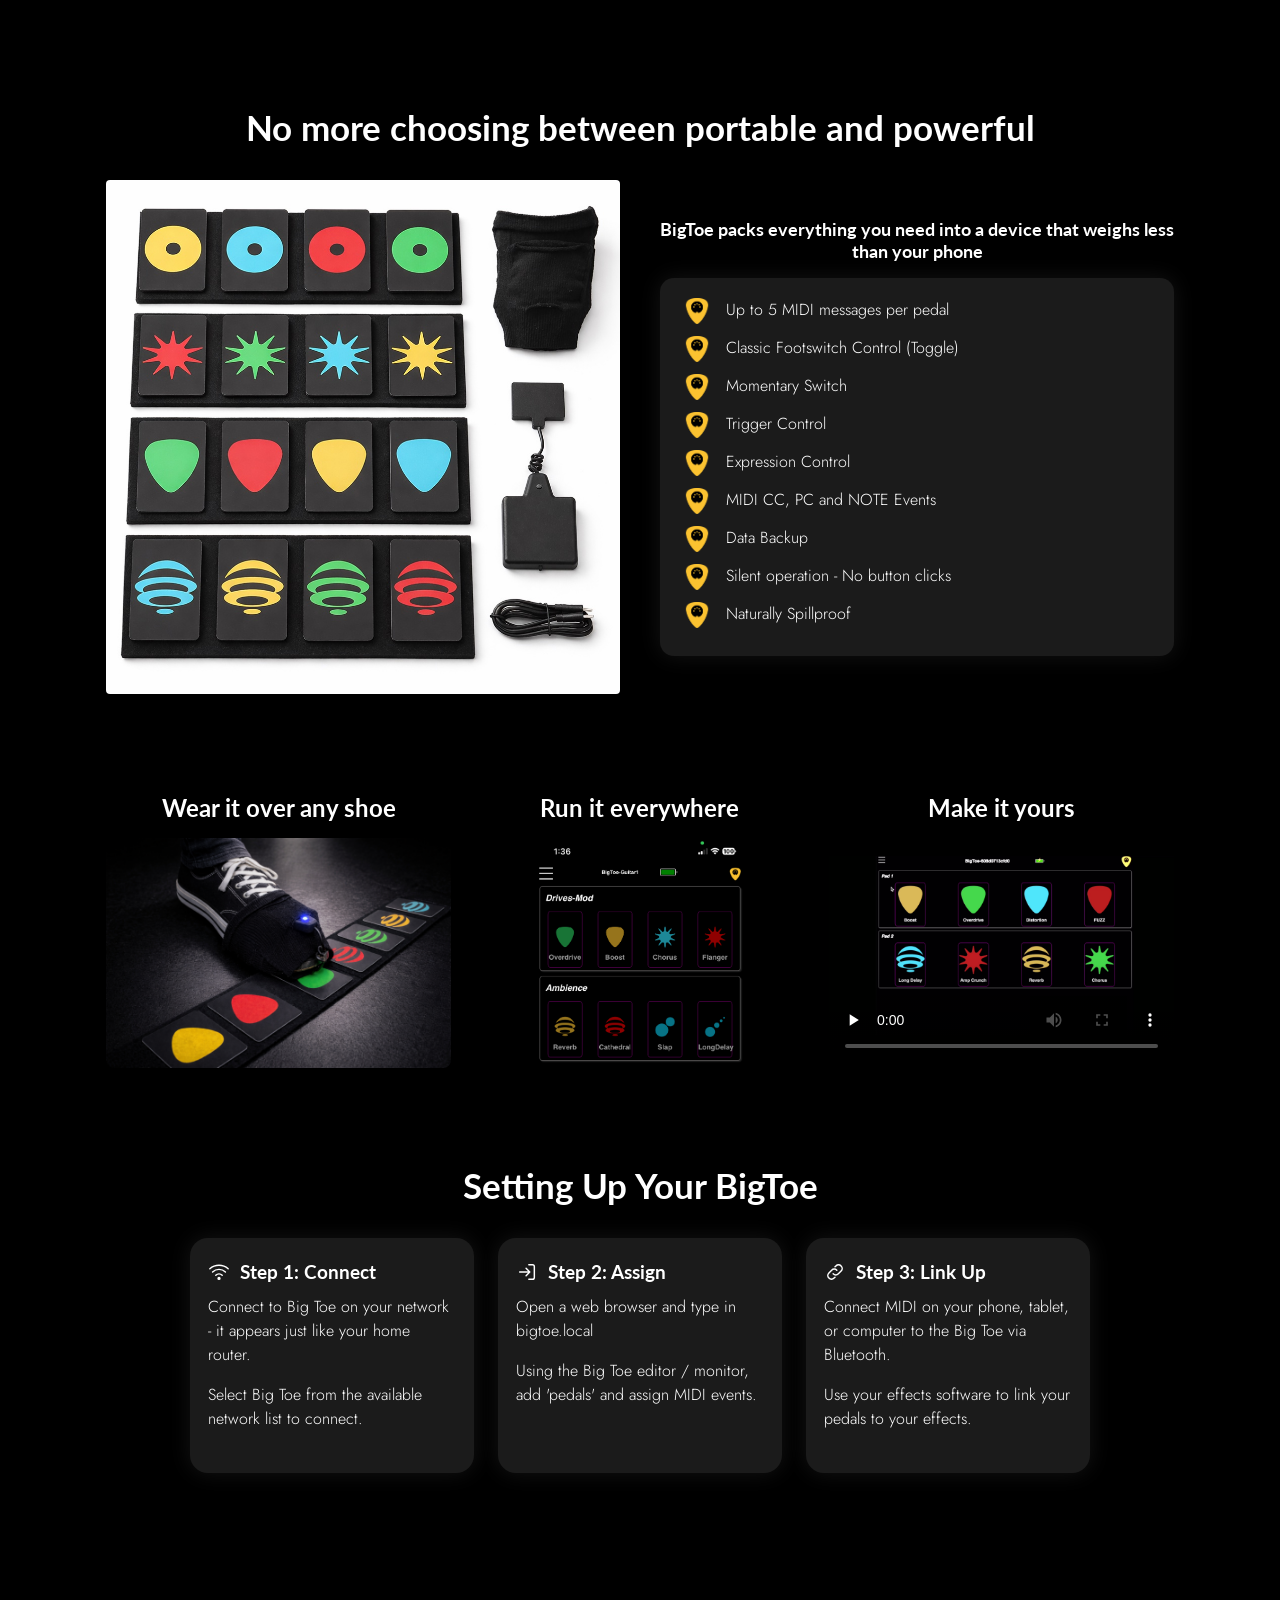
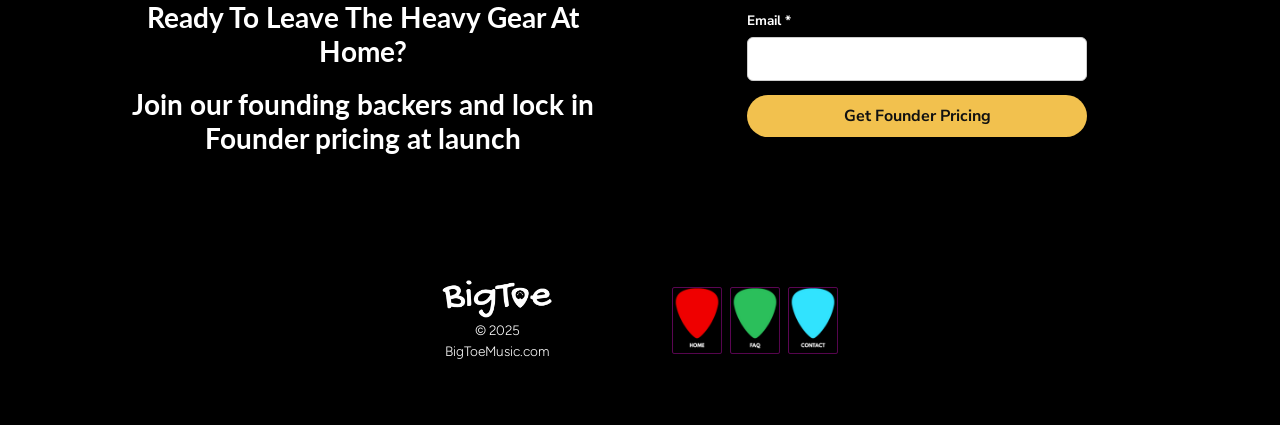
==== commit b2ccd448: "Replace iPhone UI screenshot (fixes "Tremelo" typo) New full-resolution screenshot of the BigToe mon" ====
--- a/index.html
+++ b/index.html
@@ -4,6 +4,7 @@
   <meta charset="utf-8">
   <meta name="viewport" content="width=device-width, initial-scale=1">
   <title>Big Toe Music | The MIDI foot controller for the mobile musician</title>
+  <link rel="canonical" href="https://bigtoemusic.com/">
   <meta name="description" content="The wearable MIDI foot controller that's as small as you need, or as big as you want.">
   <meta property="og:type" content="website">
   <meta property="og:url" content="https://bigtoemusic.com/">
@@ -155,7 +156,7 @@
   <figure class="tile">
     <figcaption>Run it everywhere</figcaption>
     <div class="tile-media contain">
-      <img src="assets/img/run-everywhere-phone.png" alt="BigToe monitor running on an iPhone">
+      <img src="assets/img/bigtoe-iphone-ui.png" alt="BigToe monitor running on an iPhone, showing Drives-Mod and Ambience pads">
     </div>
   </figure>
   <figure class="tile">
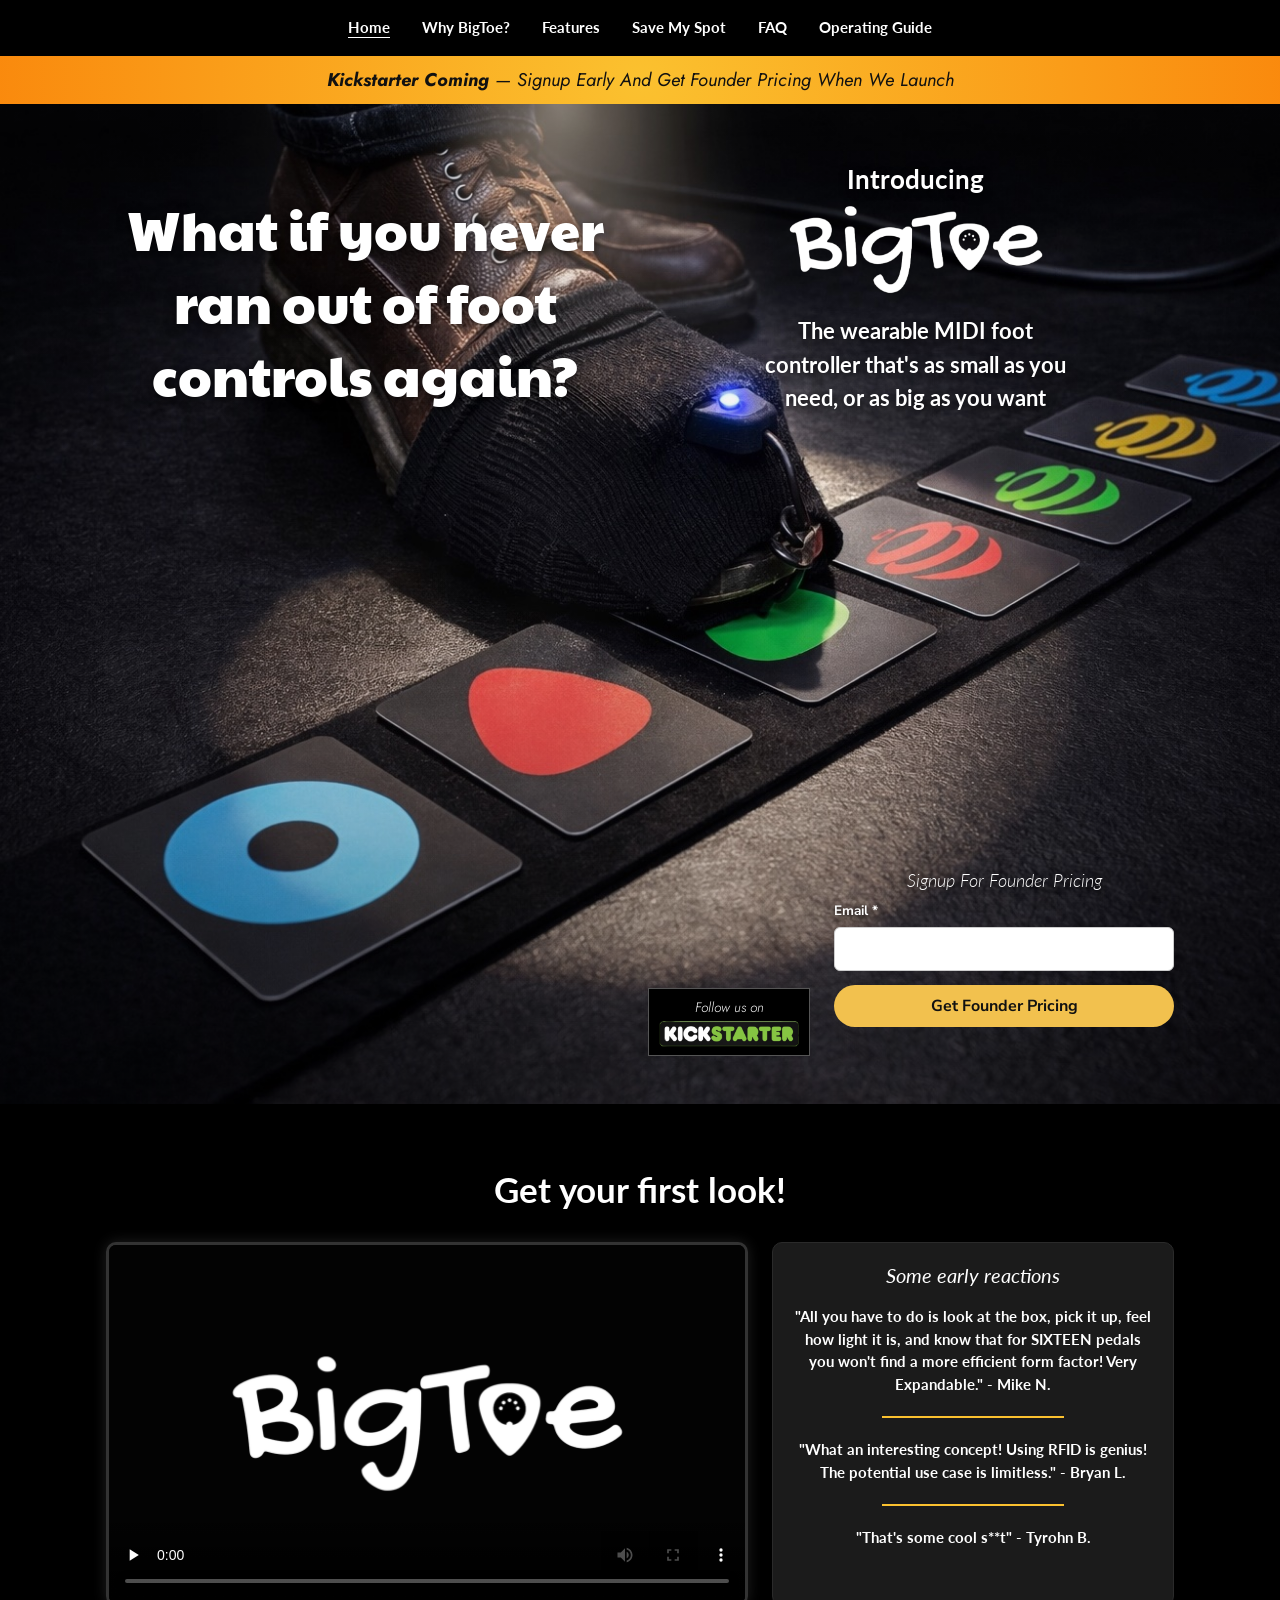
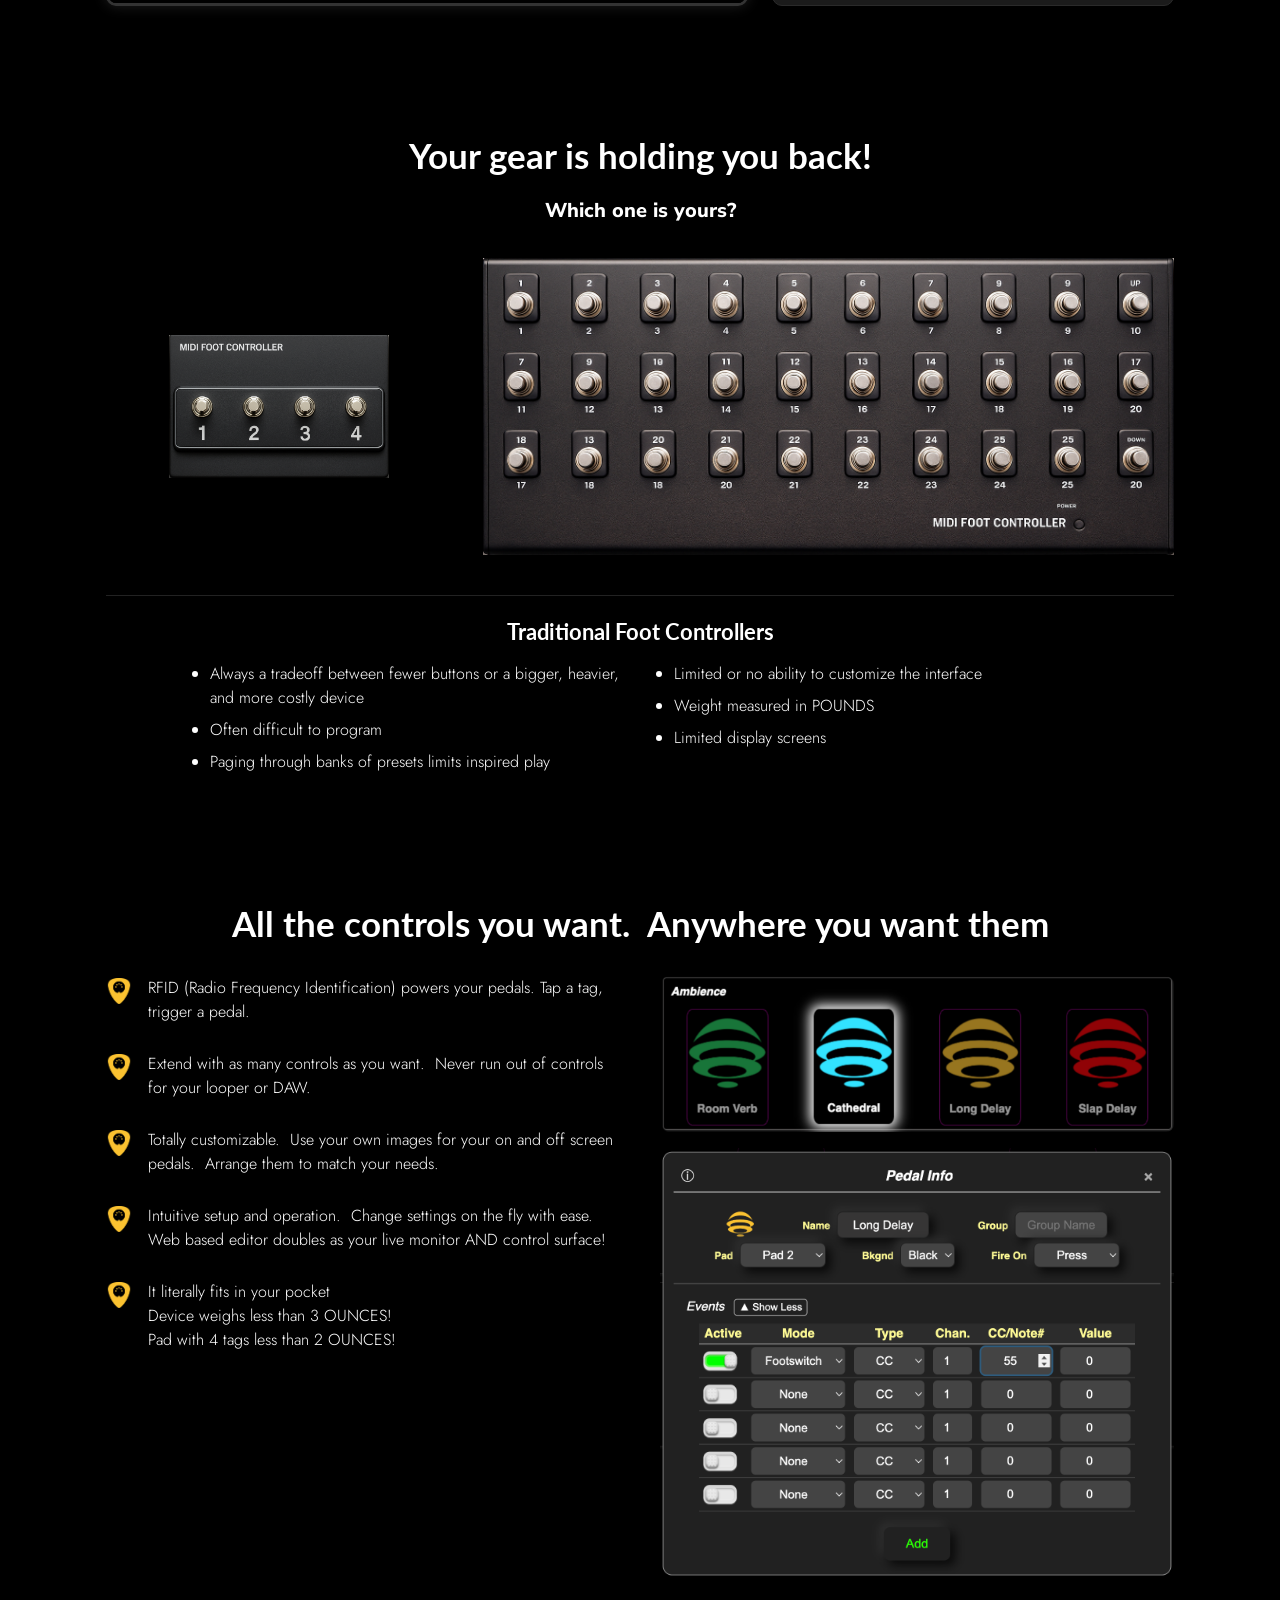
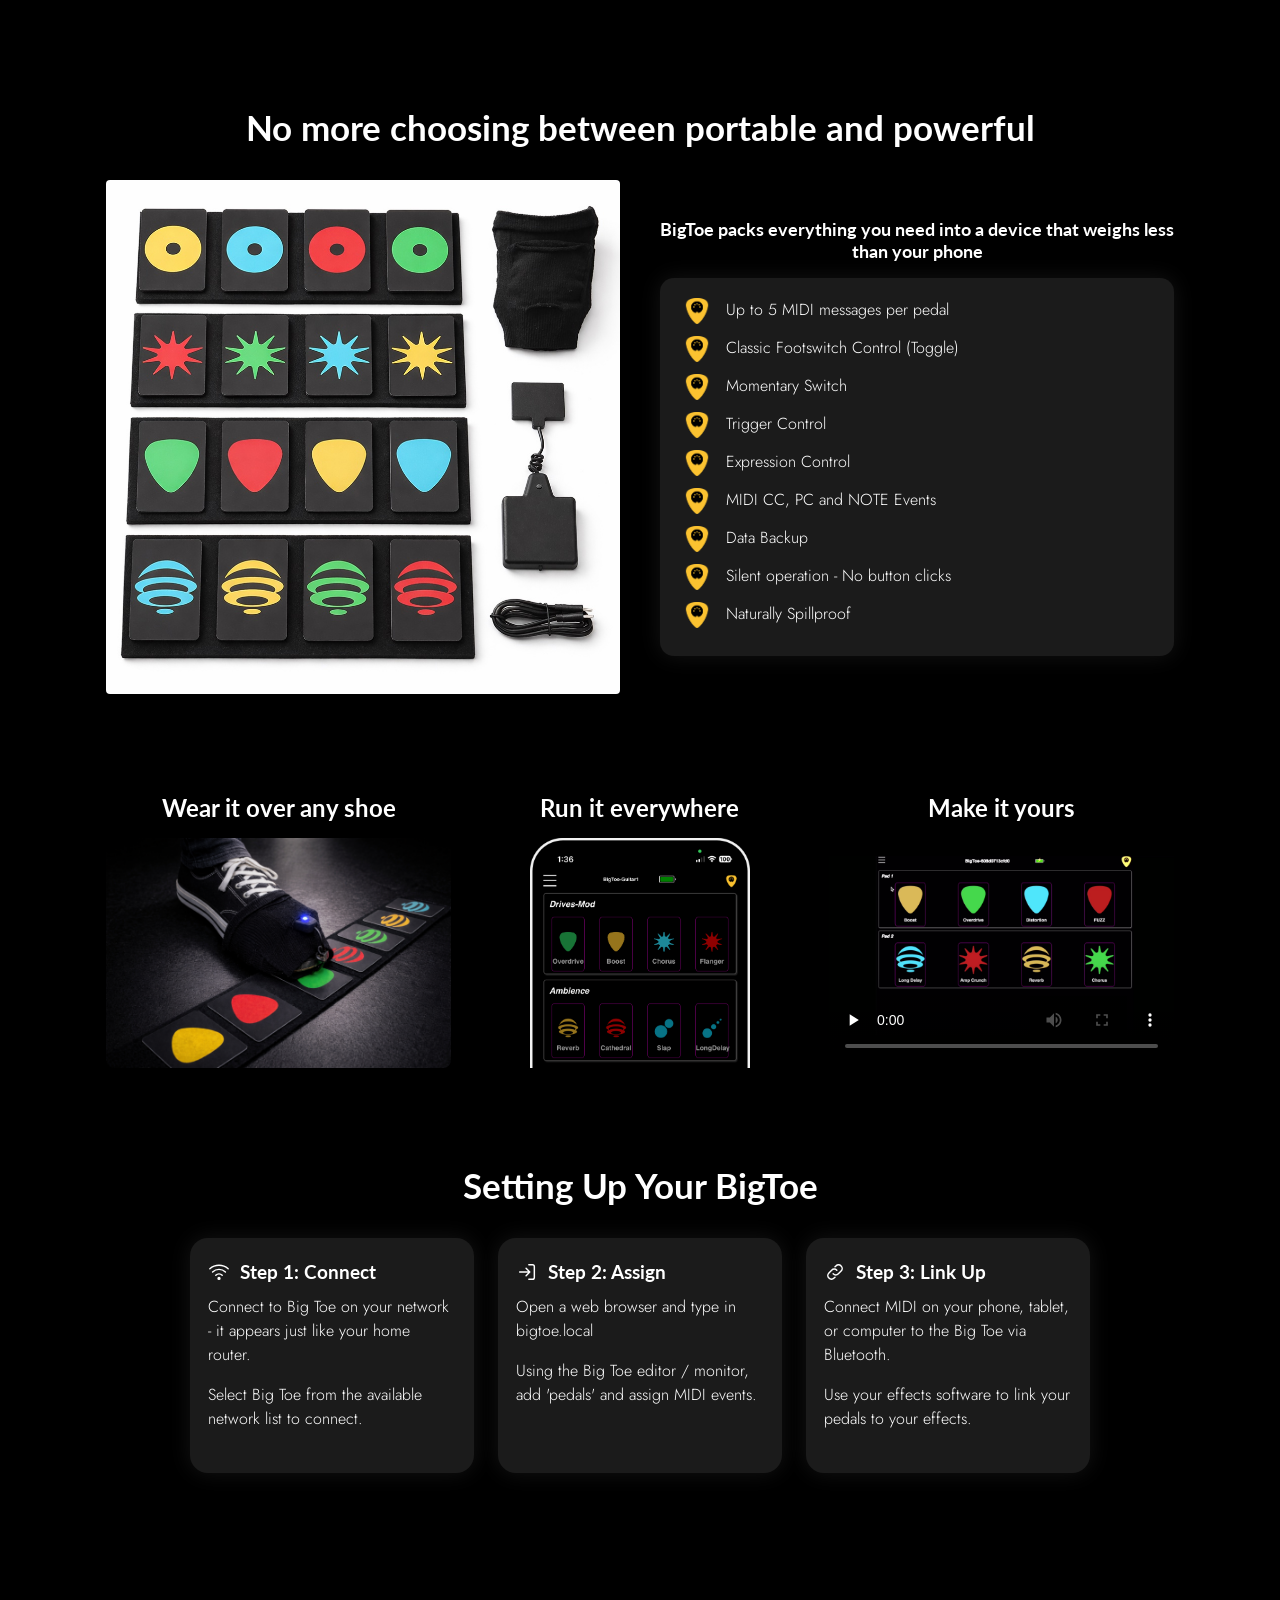
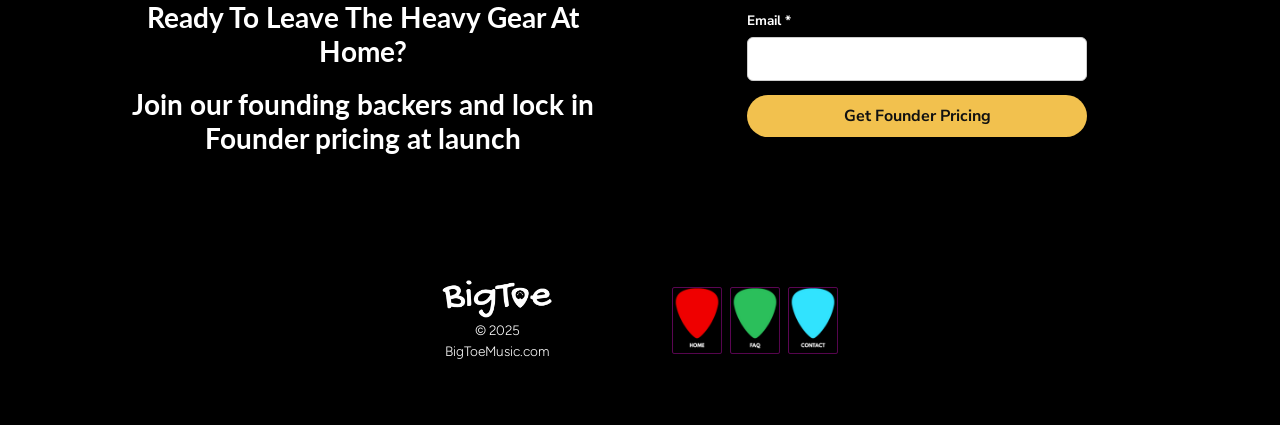
==== commit d0f419f2: "Put the iPhone screenshot back in a phone frame The plain screenshot didn't read as a phone. Same ty" ====
--- a/index.html
+++ b/index.html
@@ -156,7 +156,7 @@
   <figure class="tile">
     <figcaption>Run it everywhere</figcaption>
     <div class="tile-media contain">
-      <img src="assets/img/bigtoe-iphone-ui.png" alt="BigToe monitor running on an iPhone, showing Drives-Mod and Ambience pads">
+      <img src="assets/img/bigtoe-iphone-framed.png" alt="BigToe monitor running on an iPhone, showing Drives-Mod and Ambience pads">
     </div>
   </figure>
   <figure class="tile">
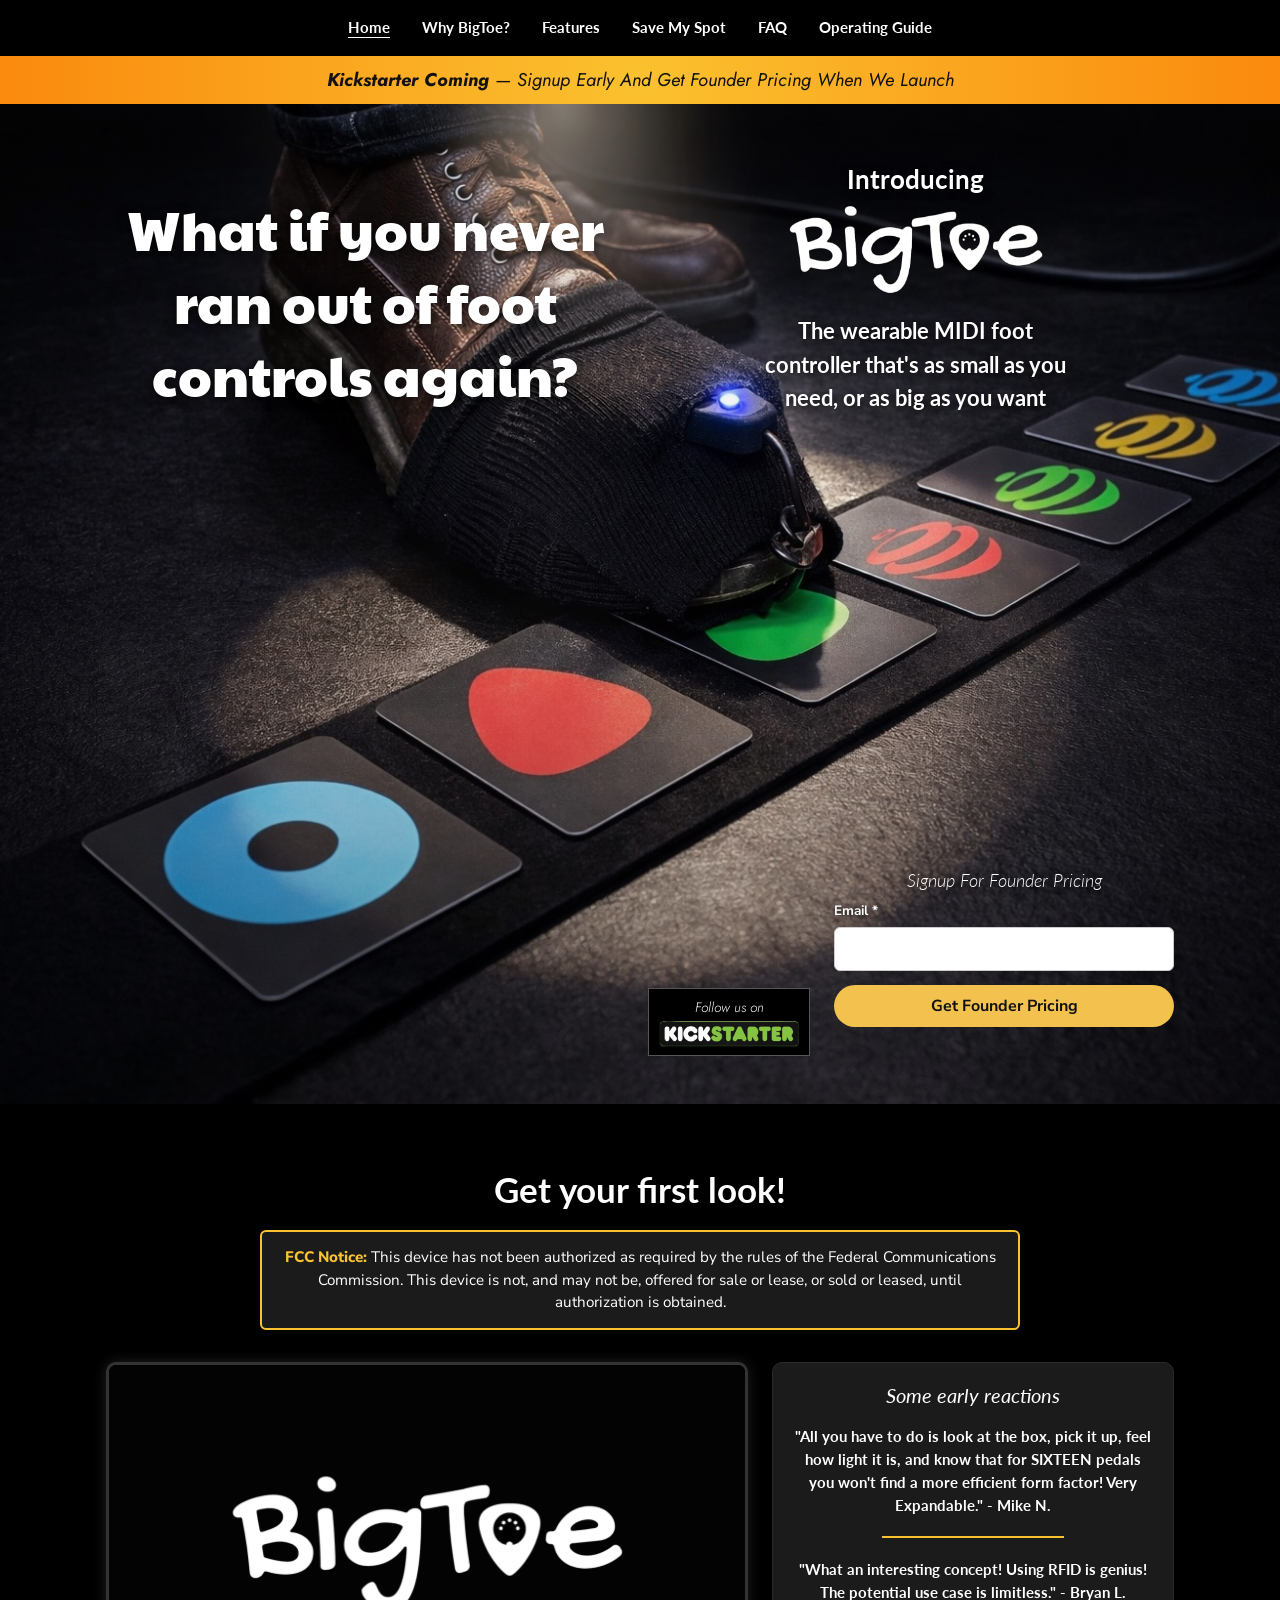
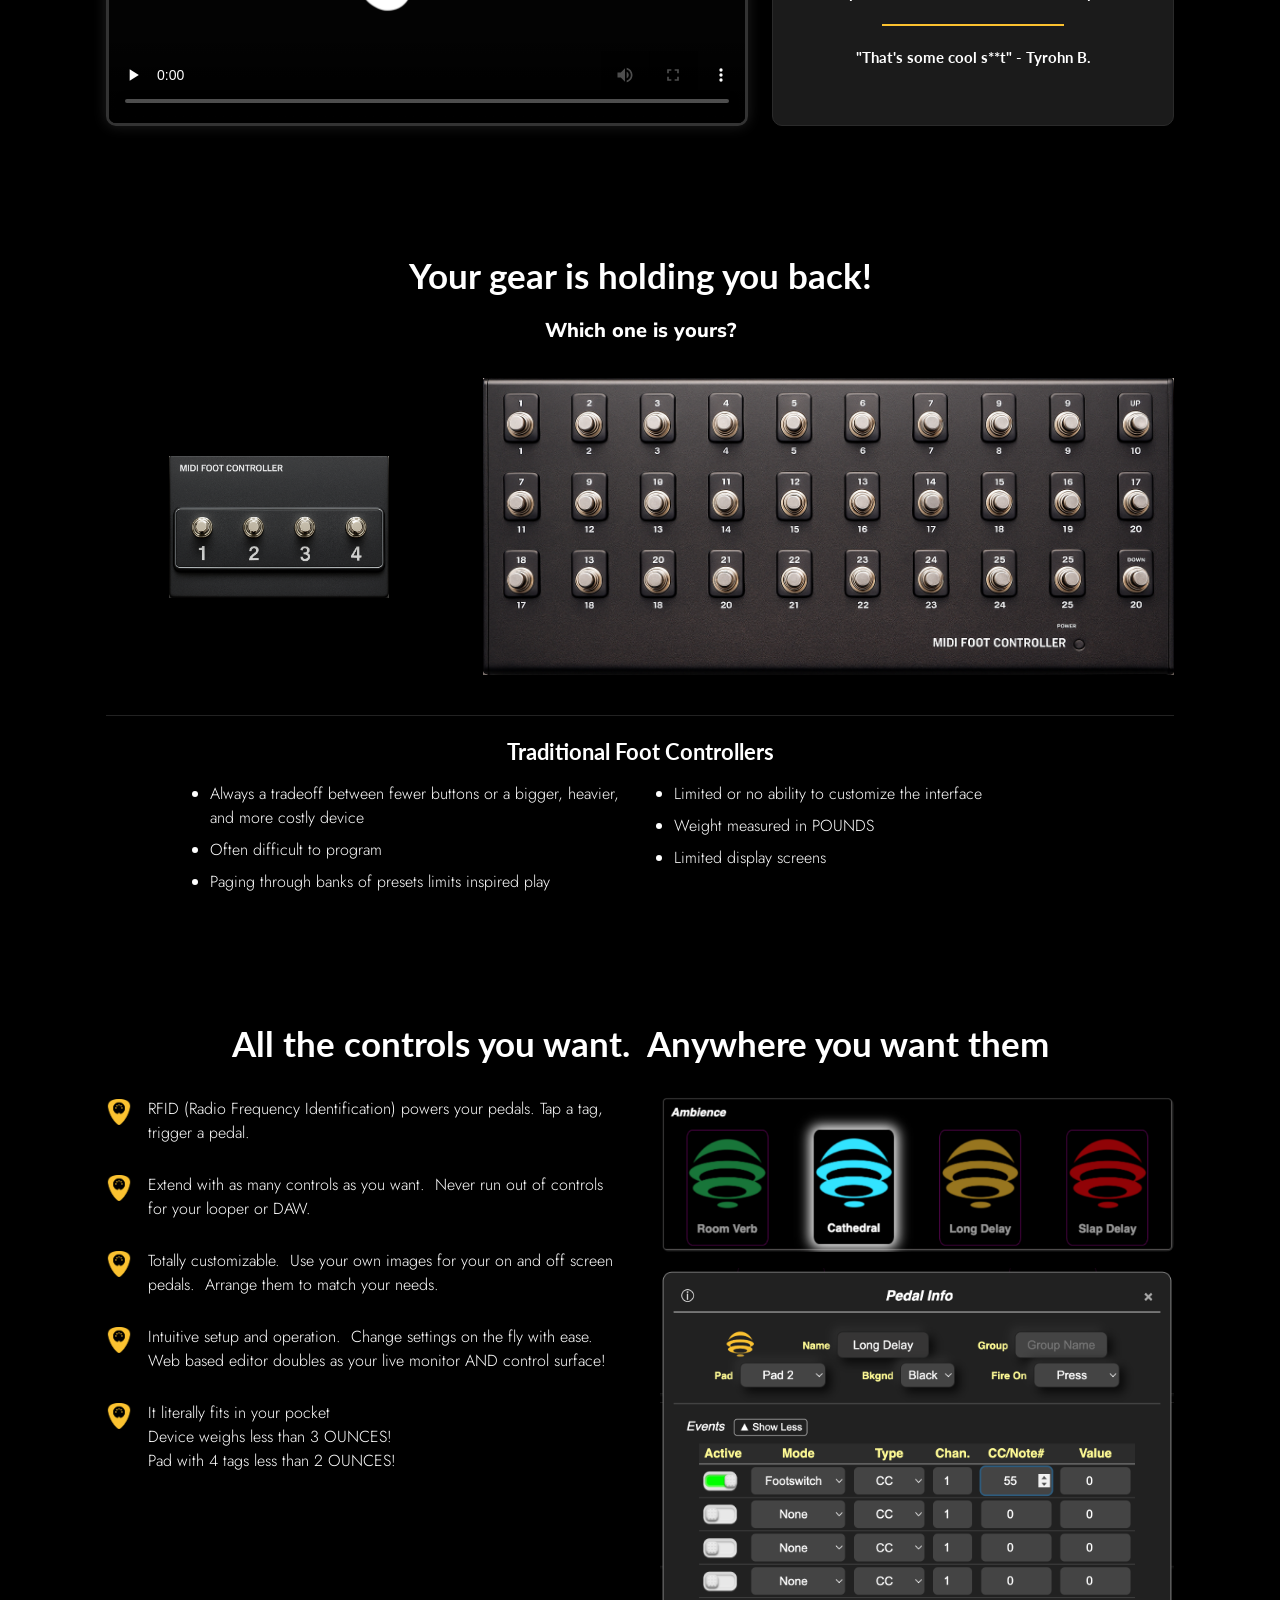
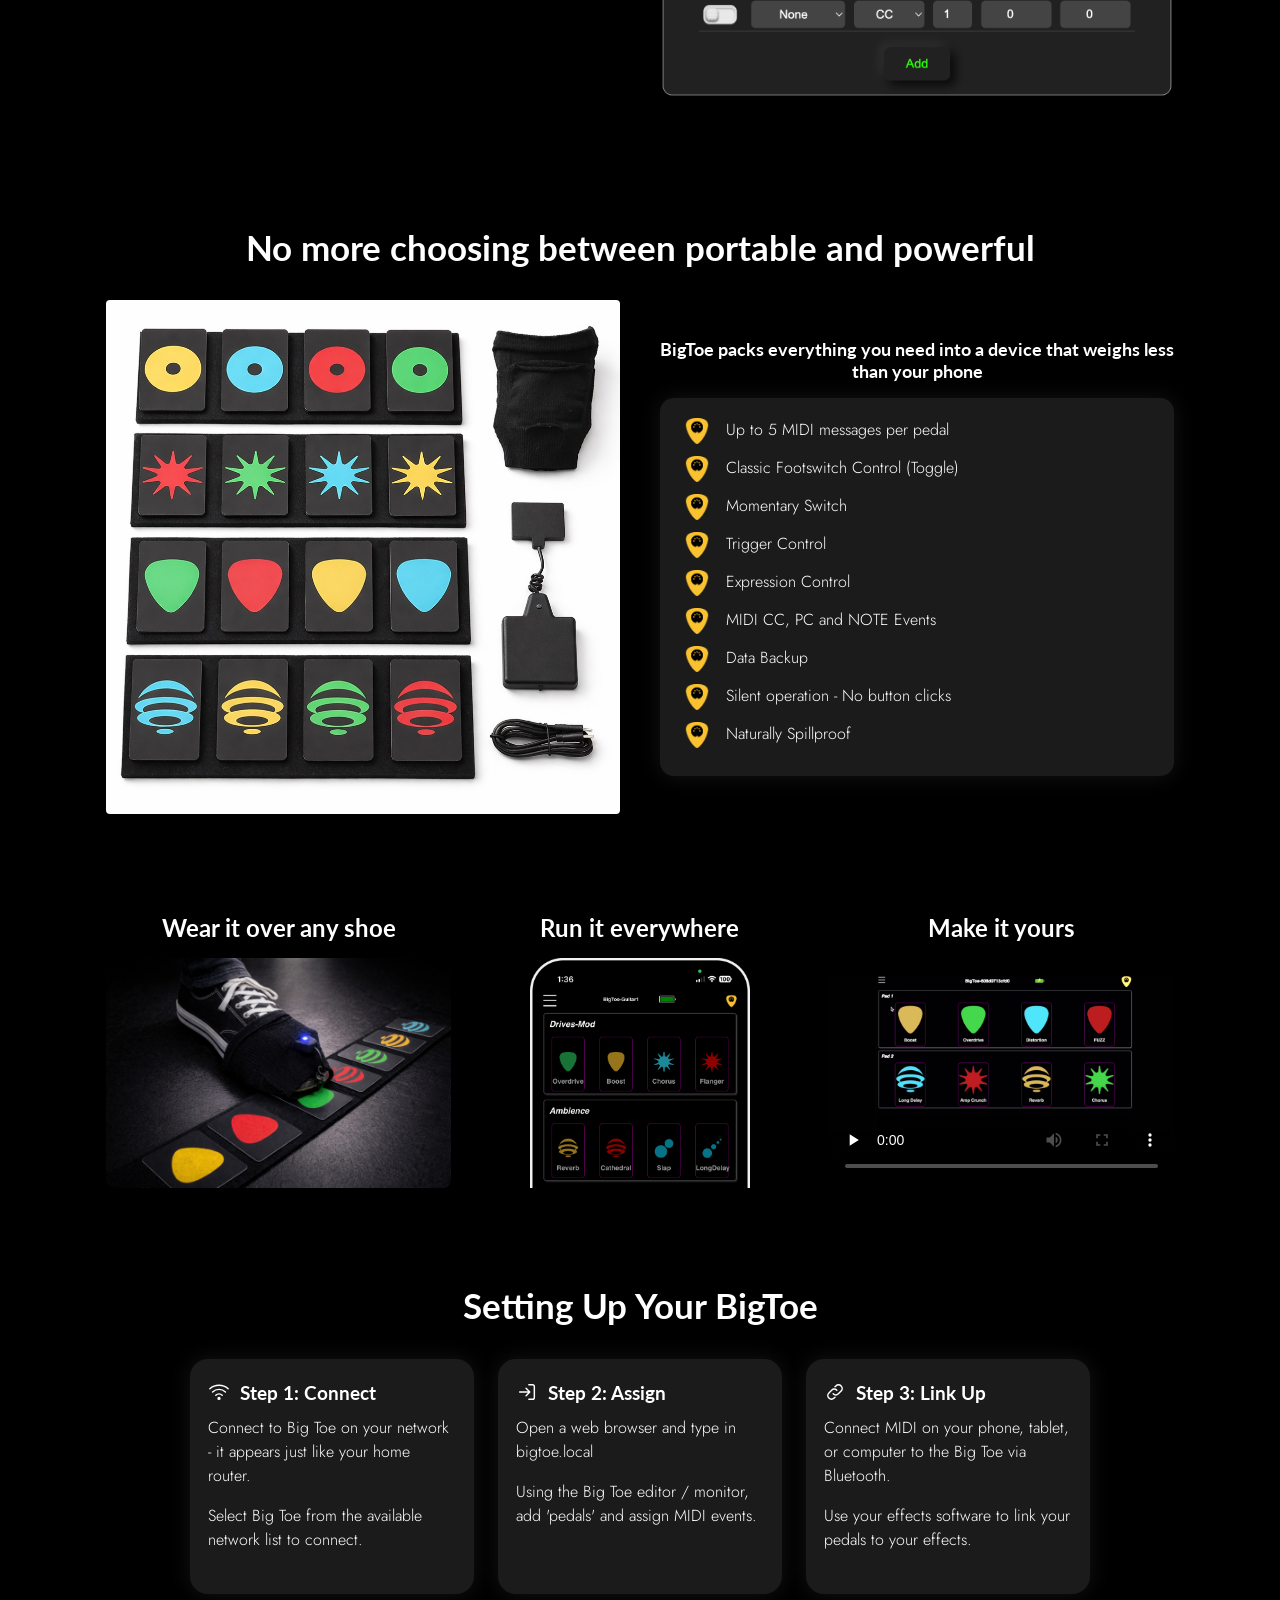
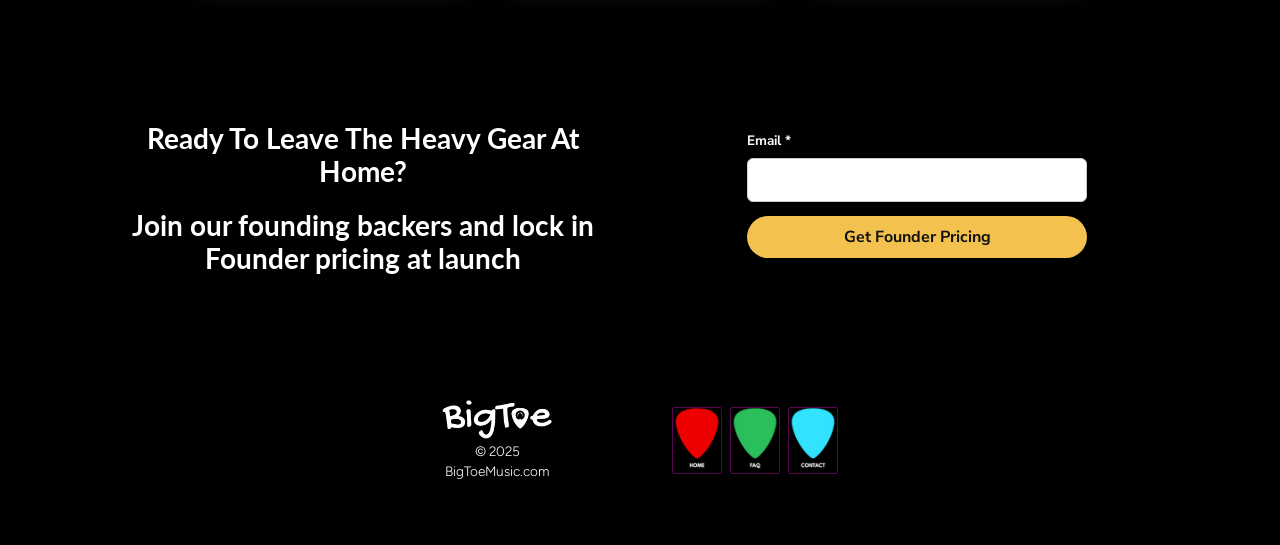
==== commit 65d05ace: "Add FCC pre-authorization notice Conspicuous callout under "Get your first look!" on the home page a" ====
--- a/index.html
+++ b/index.html
@@ -15,7 +15,7 @@
   <link rel="preconnect" href="https://fonts.googleapis.com">
   <link rel="preconnect" href="https://fonts.gstatic.com" crossorigin>
   <link href="https://fonts.googleapis.com/css2?family=Figtree:wght@300&family=Jost:ital,wght@0,300;0,400;1,400;1,700&family=Lato:ital,wght@0,400;0,700;1,400&family=Nunito+Sans:wght@400;700;800&family=Paytone+One&display=swap" rel="stylesheet">
-  <link rel="stylesheet" href="styles.css?v=12">
+  <link rel="stylesheet" href="styles.css?v=14">
 </head>
 <body>
 
@@ -62,6 +62,7 @@
 <section class="first-look">
   <div class="wrap">
     <h2 class="section-title">Get your first look!</h2>
+    <aside class="fcc-callout" role="note"><strong>FCC Notice:</strong> This device has not been authorized as required by the rules of the Federal Communications Commission. This device is not, and may not be, offered for sale or lease, or sold or leased, until authorization is obtained.</aside>
     <div class="grid">
       <div class="video-frame">
         <video controls preload="none" playsinline poster="assets/img/first-look-poster.png">
--- a/styles.css
+++ b/styles.css
@@ -396,6 +396,13 @@
 .btn-outline { background: transparent; color: var(--text); border: 1px solid #3355dd; font-weight: 400; margin-top: 22px; }
 
 .simple-footer { border-top: 1px solid #333; text-align: center; padding: 28px 16px; font-family: var(--font-ui); font-size: 0.9rem; }
+.simple-footer p { margin: 0; }
+
+/* FCC pre-authorization notice (47 CFR 2.803) - remove once the device is certified */
+.fcc-callout { max-width: 760px; margin: -12px auto 32px; padding: 14px 18px; border: 2px solid var(--yellow); border-radius: 6px; background: var(--card); font-family: var(--font-ui); font-size: 0.95rem; font-weight: 400; line-height: 1.5; text-align: center; color: var(--text); }
+.fcc-callout strong { color: var(--yellow); font-weight: 800; }
+.narrow .fcc-callout { margin: 0 0 24px; text-align: left; }
+p.fcc-notice { max-width: 560px; margin: 20px auto 0; padding: 0 16px; text-align: center; font-family: var(--font-ui); font-size: 0.75rem; line-height: 1.5; color: #999; }
 
 /* ---------- Responsive ---------- */
 
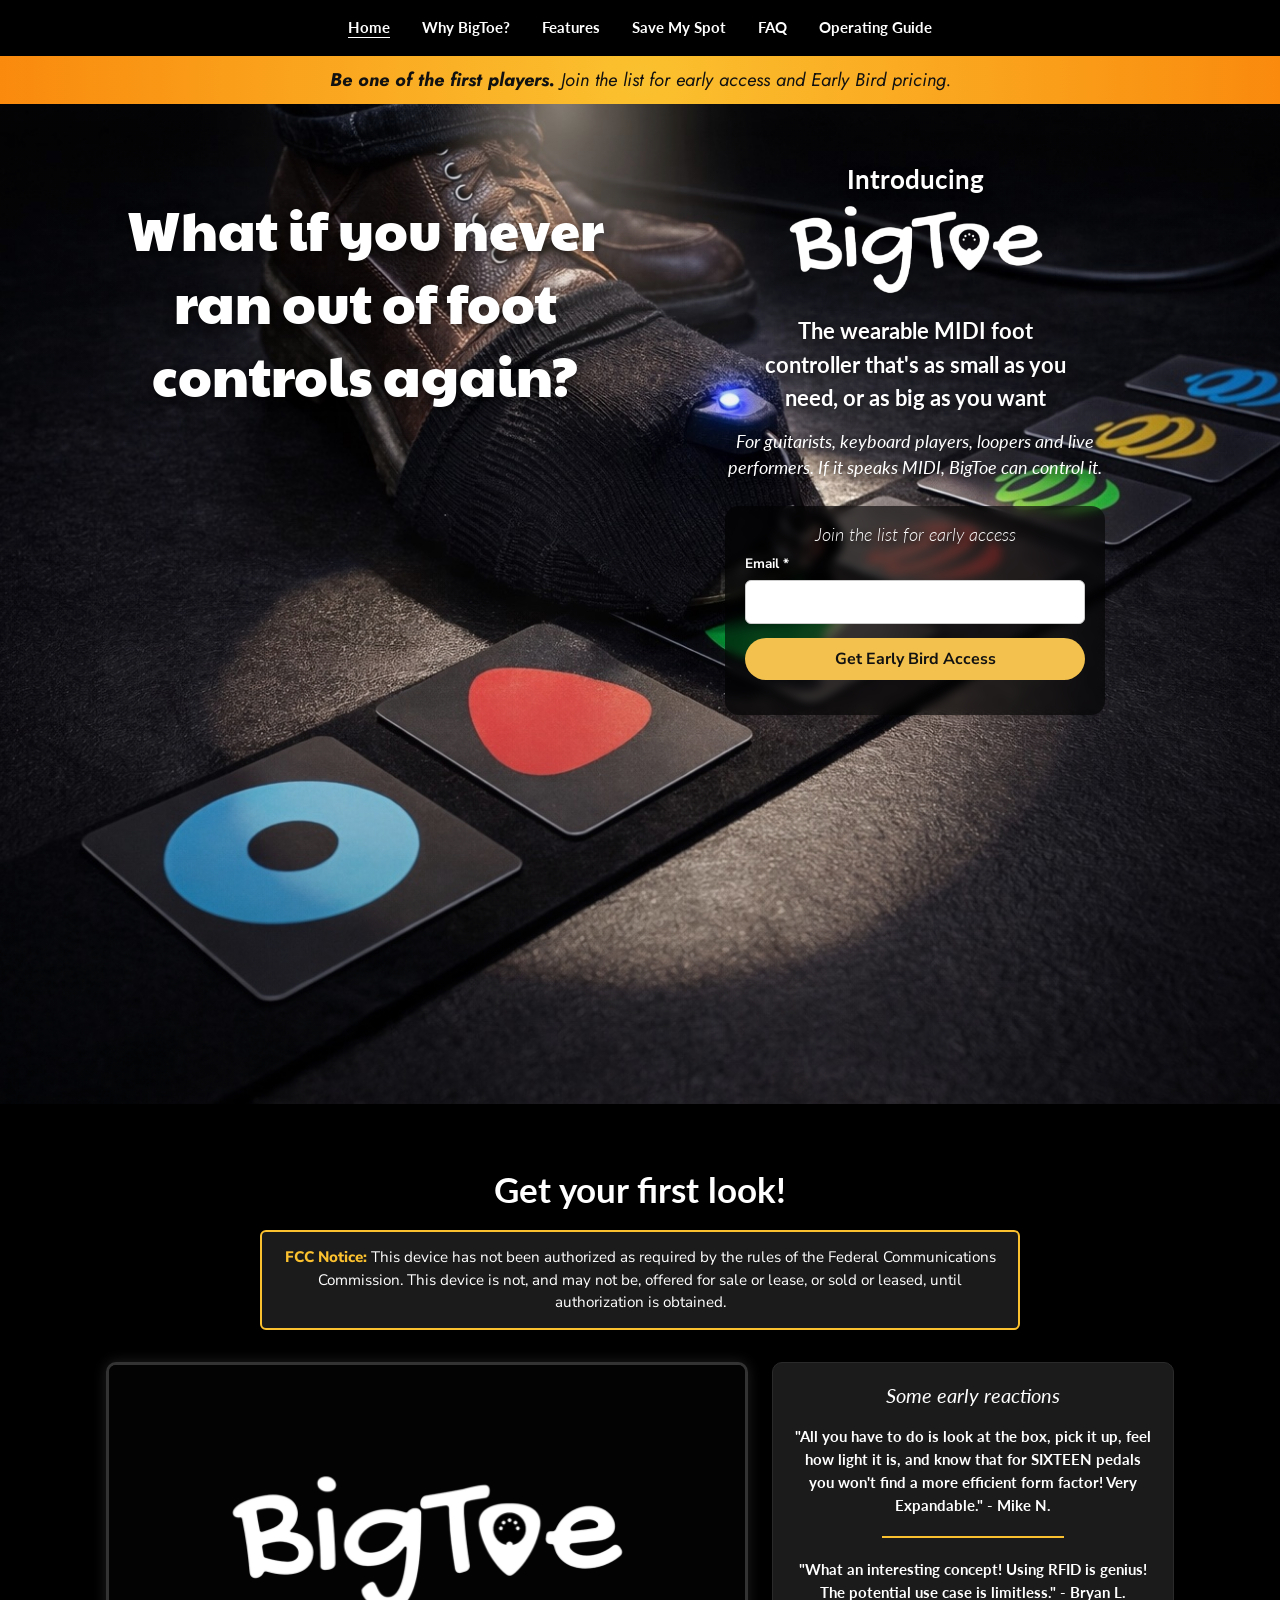
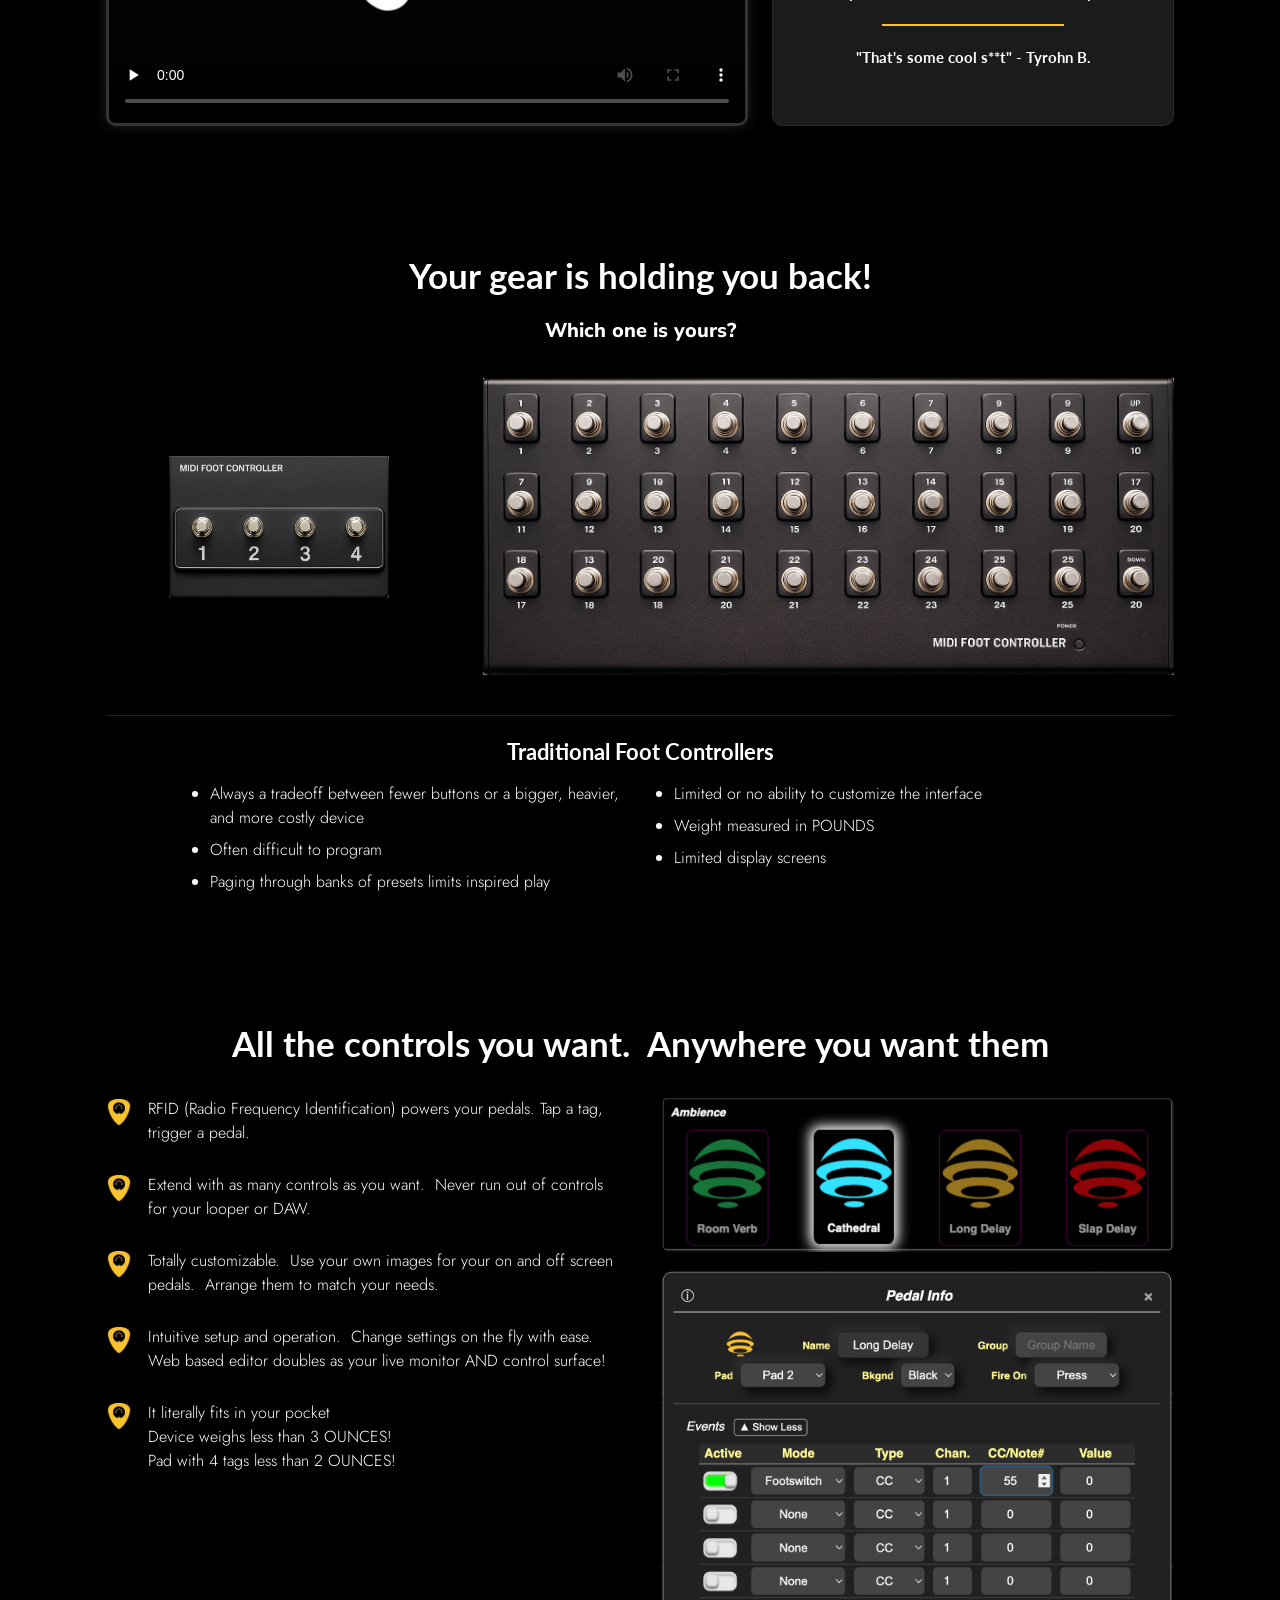
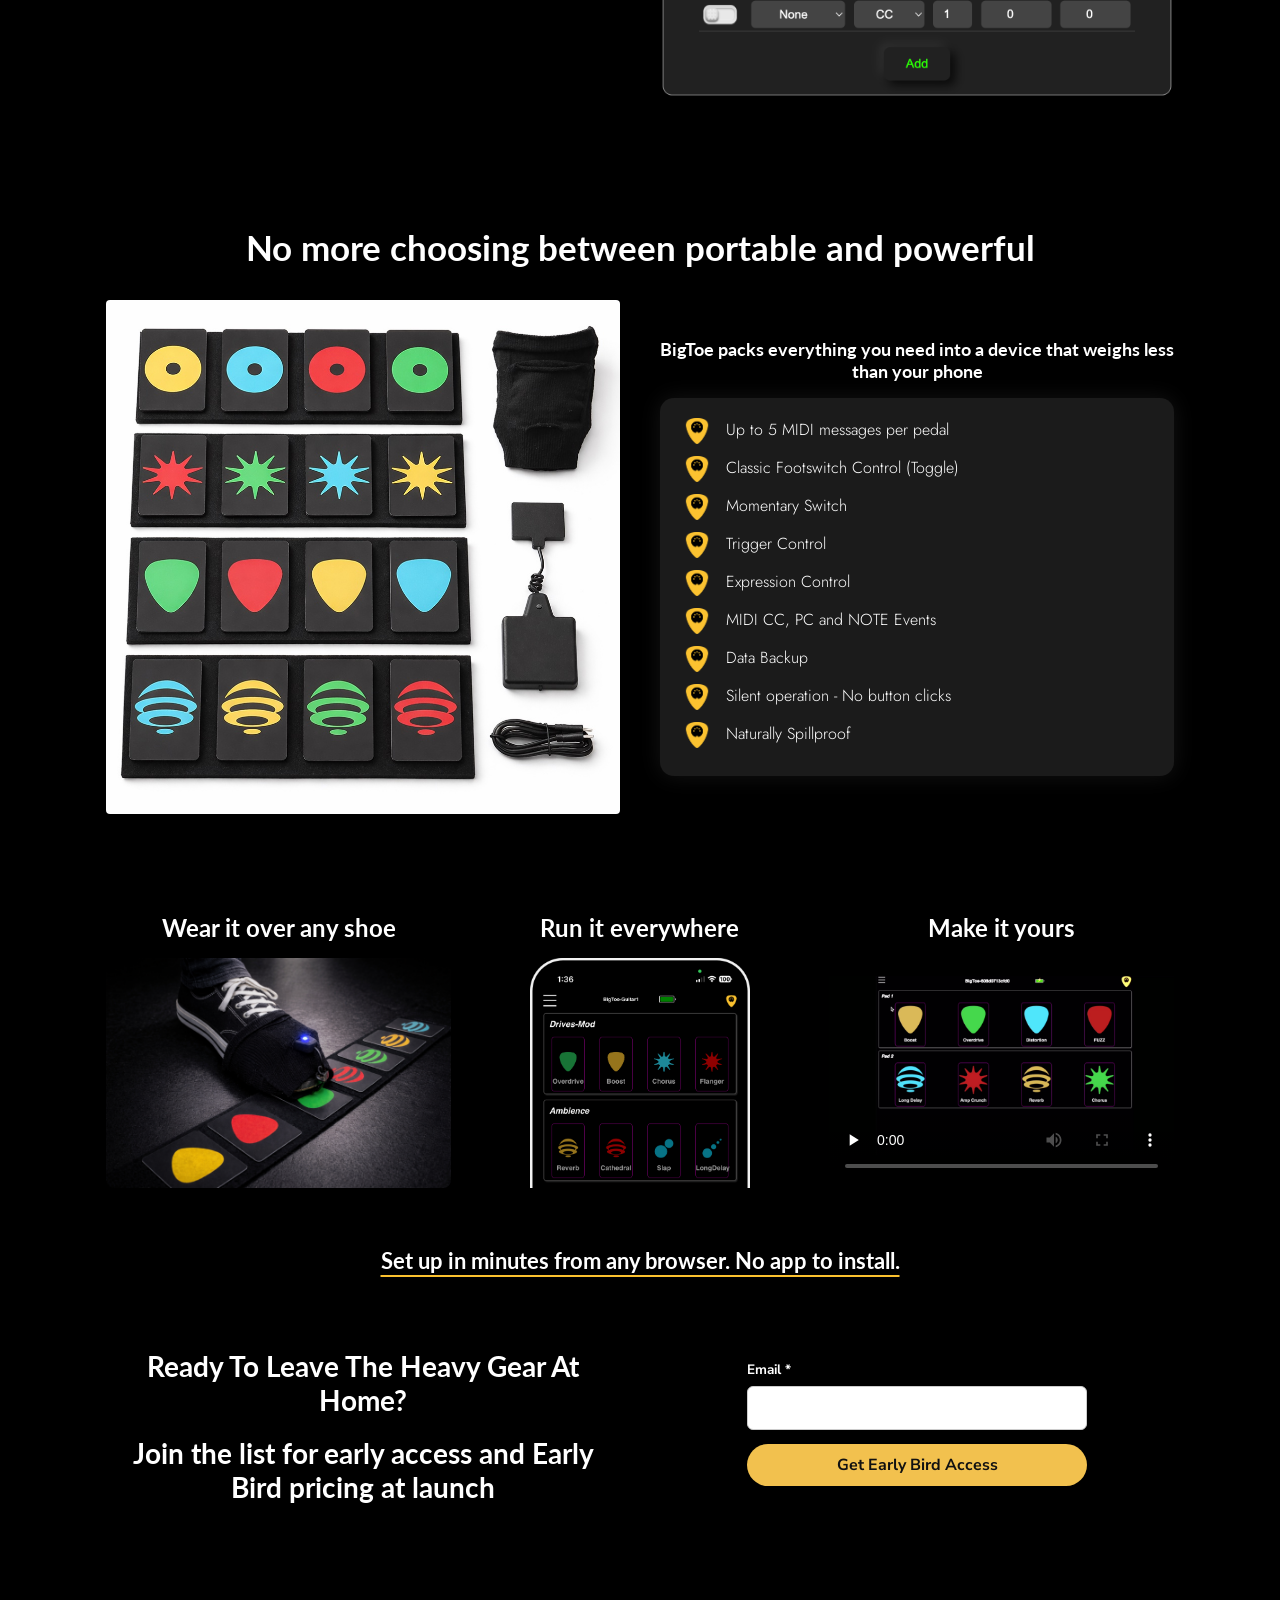
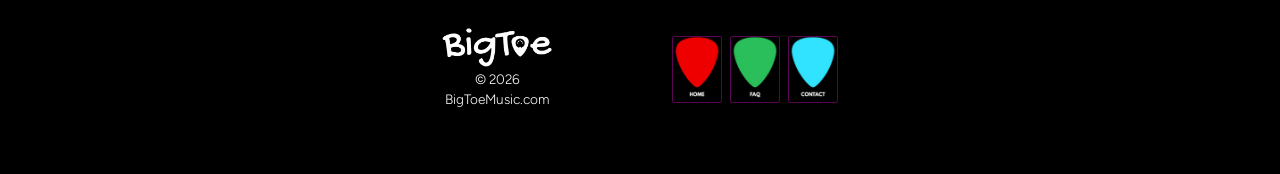
==== commit 84d8bf21: "Homepage: focus on email signup, Early Bird wording - Banner and signup copy switch from Founder pri" ====
--- a/index.html
+++ b/index.html
@@ -15,7 +15,7 @@
   <link rel="preconnect" href="https://fonts.googleapis.com">
   <link rel="preconnect" href="https://fonts.gstatic.com" crossorigin>
   <link href="https://fonts.googleapis.com/css2?family=Figtree:wght@300&family=Jost:ital,wght@0,300;0,400;1,400;1,700&family=Lato:ital,wght@0,400;0,700;1,400&family=Nunito+Sans:wght@400;700;800&family=Paytone+One&display=swap" rel="stylesheet">
-  <link rel="stylesheet" href="styles.css?v=14">
+  <link rel="stylesheet" href="styles.css?v=17">
 </head>
 <body>
 
@@ -35,7 +35,7 @@
 </nav>
 
 <div class="banner">
-  <a href="#save-my-spot"><strong>Kickstarter Coming</strong> — Signup Early And Get Founder Pricing When We Launch</a>
+  <a href="#save-my-spot"><strong>Be one of the first players.</strong> Join the list for early access and Early Bird pricing.</a>
 </div>
 
 <header class="hero">
@@ -45,16 +45,19 @@
       <p class="intro-label">Introducing</p>
       <img src="assets/img/bigtoe-logo.png" alt="BigToe">
       <p>The wearable MIDI foot controller that's as small as you need, or as big as you want</p>
+      <p class="audience">For guitarists, keyboard players, loopers and live performers. If it speaks MIDI, BigToe can control it.</p>
     </div>
     <div class="hero-signup">
-      <span class="ks-badge">Follow us on <img src="assets/img/kickstarter-logo.png" alt="Kickstarter"></span>
       <form class="signup js-signup" action="https://app.kit.com/forms/9997801/subscriptions" method="post">
-        <p class="form-title">Signup For Founder Pricing</p>
+        <p class="form-title">Join the list for early access</p>
         <label for="email-hero">Email *</label>
         <input id="email-hero" type="email" name="email_address" required autocomplete="email">
-        <button class="btn" type="submit">Get Founder Pricing</button>
+        <button class="btn" type="submit">Get Early Bird Access</button>
         <p class="form-note" role="status"></p>
       </form>
+      <!-- Kickstarter follow link: uncomment and set the URL once the pre-launch page is live.
+      <a class="ks-link" href="#">Follow us on <img src="assets/img/kickstarter-logo.png" alt="Kickstarter"></a>
+      -->
     </div>
   </div>
 </header>
@@ -170,35 +173,9 @@
   </figure>
 </section>
 
-<section class="setup">
-  <div class="wrap">
-    <h2 class="section-title">Setting Up Your BigToe</h2>
-    <div class="steps">
-      <article class="step">
-        <h3>
-          <svg viewBox="0 0 24 24" fill="none" stroke="currentColor" stroke-width="1.6" stroke-linecap="round" aria-hidden="true"><path d="M2 8.5a15 15 0 0 1 20 0M5 12a10 10 0 0 1 14 0M8.5 15.5a5 5 0 0 1 7 0"/><circle cx="12" cy="19" r="1" fill="currentColor"/></svg>
-          Step 1: Connect
-        </h3>
-        <p>Connect to Big Toe on your network - it appears just like your home router.</p>
-        <p>Select Big Toe from the available network list to connect.</p>
-      </article>
-      <article class="step">
-        <h3>
-          <svg viewBox="0 0 24 24" fill="none" stroke="currentColor" stroke-width="1.6" stroke-linecap="round" stroke-linejoin="round" aria-hidden="true"><path d="M14 4h4a2 2 0 0 1 2 2v12a2 2 0 0 1-2 2h-4"/><path d="M4 12h11M11 8l4 4-4 4"/></svg>
-          Step 2: Assign
-        </h3>
-        <p>Open a web browser and type in bigtoe.local</p>
-        <p>Using the Big Toe editor / monitor, add 'pedals' and assign MIDI events.</p>
-      </article>
-      <article class="step">
-        <h3>
-          <svg viewBox="0 0 24 24" fill="none" stroke="currentColor" stroke-width="1.6" stroke-linecap="round" stroke-linejoin="round" aria-hidden="true"><path d="M10 14a4 4 0 0 0 5.66 0l3-3a4 4 0 0 0-5.66-5.66l-1 1"/><path d="M14 10a4 4 0 0 0-5.66 0l-3 3a4 4 0 0 0 5.66 5.66l1-1"/></svg>
-          Step 3: Link Up
-        </h3>
-        <p>Connect MIDI on your phone, tablet, or computer to the Big Toe via Bluetooth.</p>
-        <p>Use your effects software to link your pedals to your effects.</p>
-      </article>
-    </div>
+<section class="setup-line">
+  <div class="wrap">
+    <p><a href="faq.html#setup">Set up in minutes from any browser. No app to install.</a></p>
   </div>
 </section>
 
@@ -206,12 +183,12 @@
   <div class="wrap grid">
     <div>
       <h2>Ready To Leave The Heavy Gear At Home?</h2>
-      <h2>Join our founding backers and lock in Founder pricing at launch</h2>
+      <h2>Join the list for early access and Early Bird pricing at launch</h2>
     </div>
     <form class="signup js-signup" action="https://app.kit.com/forms/9997801/subscriptions" method="post">
       <label for="email-cta">Email *</label>
       <input id="email-cta" type="email" name="email_address" required autocomplete="email">
-      <button class="btn" type="submit">Get Founder Pricing</button>
+      <button class="btn" type="submit">Get Early Bird Access</button>
       <p class="form-note" role="status"></p>
     </form>
   </div>
@@ -221,8 +198,15 @@
   <div class="wrap">
     <div class="footer-brand">
       <img src="assets/img/footer-logo.png" alt="BigToe">
-      <p>© 2025</p>
+      <p>© 2026</p>
       <p>BigToeMusic.com</p>
+      <!-- Social links: uncomment once the channels have some posts.
+      <div class="social">
+        <a href="https://www.instagram.com/bigtoe.music/" aria-label="BigToe on Instagram"><svg viewBox="0 0 24 24" fill="none" stroke="currentColor" stroke-width="1.8" aria-hidden="true"><rect x="3" y="3" width="18" height="18" rx="5"/><circle cx="12" cy="12" r="4"/><circle cx="17.5" cy="6.5" r="1" fill="currentColor" stroke="none"/></svg></a>
+        <a href="https://www.youtube.com/@BigToeMIDI" aria-label="BigToe on YouTube"><svg viewBox="0 0 24 24" fill="currentColor" aria-hidden="true"><path d="M22.5 7.2a2.8 2.8 0 0 0-2-2C18.7 4.7 12 4.7 12 4.7s-6.7 0-8.5.5a2.8 2.8 0 0 0-2 2C1 9 1 12 1 12s0 3 .5 4.8a2.8 2.8 0 0 0 2 2c1.8.5 8.5.5 8.5.5s6.7 0 8.5-.5a2.8 2.8 0 0 0 2-2c.5-1.8.5-4.8.5-4.8s0-3-.5-4.8zM9.8 15.3V8.7l5.7 3.3-5.7 3.3z"/></svg></a>
+        <a href="https://www.tiktok.com/@bigtoemusic" aria-label="BigToe on TikTok"><svg viewBox="0 0 24 24" fill="currentColor" aria-hidden="true"><path d="M16.6 2h-3.4v13.4a2.9 2.9 0 1 1-2.9-2.9c.3 0 .6 0 .9.1V9.1a6.4 6.4 0 1 0 5.4 6.3V8.6a8 8 0 0 0 4.6 1.5V6.7a4.7 4.7 0 0 1-4.6-4.7z"/></svg></a>
+      </div>
+      -->
     </div>
     <nav class="pick-nav" aria-label="Footer">
       <a href="index.html"><img src="assets/img/pick-red-home.png" alt="Home"></a>
@@ -232,6 +216,6 @@
   </div>
 </footer>
 
-<script src="main.js?v=12"></script>
+<script src="main.js?v=13"></script>
 </body>
 </html>
--- a/styles.css
+++ b/styles.css
@@ -158,31 +158,42 @@
 .hero-intro .intro-label { font-family: var(--font-head); font-size: clamp(1.2rem, 2.4vw, 1.6rem); max-width: none; margin: 0; }
 .hero-intro img { width: min(260px, 70%); margin: 4px auto 16px; }
 .hero-intro p { font-family: var(--font-head); font-weight: 700; font-size: clamp(1.05rem, 2.1vw, 1.4rem); max-width: 14em; margin: 0 auto; }
-
+.hero-intro .audience { font-weight: 400; font-style: italic; font-size: clamp(0.95rem, 1.6vw, 1.1rem); max-width: 22em; margin-top: 14px; }
+
+/* Signup is the main action, so on wider screens it sits right under "Introducing BigToe"
+   (on the first screen of a laptop) on a dark backing that keeps it readable over the photo.
+   The Kickstarter follow link (hidden until the page is live) sits small beneath it. */
 .hero-signup {
-  grid-column: 1 / -1;
-  grid-row: 3;
+  grid-column: 2;
+  grid-row: 2;
+  justify-self: center;
+  align-self: start;
+  margin-top: 24px;
+  width: min(380px, 100%);
+  padding: 16px 20px 6px;
+  background: rgba(0,0,0,.6);
+  border-radius: 14px;
+  backdrop-filter: blur(4px);
   display: flex;
-  justify-content: flex-end;
-  align-items: flex-end;
-  gap: 24px;
-  flex-wrap: wrap;
-}
-
-.ks-badge {
-  display: inline-flex;
   flex-direction: column;
   align-items: center;
-  gap: 4px;
-  background: #000;
-  border: 1px solid #555;
-  padding: 8px 10px;
+  gap: 6px;
+}
+
+.ks-link {
+  display: inline-flex;
+  align-items: center;
+  gap: 6px;
   font-style: italic;
-  font-size: 0.85rem;
+  font-size: 0.8rem;
+  color: var(--muted);
   text-decoration: none;
-}
-
-.ks-badge img { width: 140px; }
+  text-shadow: 0 1px 6px #000;
+  opacity: .85;
+}
+
+.ks-link:hover { opacity: 1; text-decoration: underline; }
+.ks-link img { width: 80px; }
 
 /* ---------- Signup form ---------- */
 
@@ -318,6 +329,16 @@
 .step svg { width: 22px; height: 22px; flex: none; }
 .step p { margin: 0 0 16px; }
 
+/* Homepage pointer to the setup steps on the FAQ page. */
+.setup-line { padding: 24px 0 8px; text-align: center; font-family: var(--font-head); font-weight: 700; font-size: clamp(1.1rem, 2.2vw, 1.4rem); }
+.setup-line p { margin: 0; }
+.setup-line a { text-decoration-color: var(--yellow); text-underline-offset: 6px; }
+.setup-line a:hover { color: var(--yellow); }
+
+/* On the FAQ page the steps stack in the narrow column. */
+.narrow .setup { padding: 8px 0 32px; }
+.narrow .steps { grid-template-columns: 1fr; gap: 16px; }
+
 /* ---------- CTA ---------- */
 
 .cta .grid { display: grid; grid-template-columns: 1fr 1fr; gap: 40px; align-items: center; }
@@ -331,6 +352,11 @@
 .footer-brand { text-align: center; font-family: "Figtree", sans-serif; font-size: 0.85rem; }
 .footer-brand img { width: 110px; margin: 0 auto 2px; }
 .footer-brand p { margin: 0; }
+
+.social { display: flex; justify-content: center; gap: 14px; margin-top: 10px; }
+.social a { display: block; width: 22px; height: 22px; color: var(--text); transition: color .15s; }
+.social a:hover { color: var(--yellow); }
+.social svg { width: 100%; height: 100%; }
 
 .pick-nav { display: flex; gap: 8px; }
 .pick-nav a { display: block; width: 50px; transition: transform .15s; }
@@ -426,21 +452,25 @@
   }
   .nav.open ul { display: flex; }
   .nav ul a { display: block; padding: 14px 16px; font-size: 1.1rem; }
-  /* Phones: size the photo independently of the hero's height (780px tall, centered on the
-     device ~56% across) so the glowing LED sits just under the headline, with room for the
-     whole "Introducing BigToe" block on the first screen. The photo fades to black behind
-     the signup form. */
+  /* Phones: size the photo independently of the hero's height (760px tall, nudged up 40px and
+     centered on the device ~56% across) so the glowing LED sits just under the headline. The
+     hero is kept tight so the signup form lands on the first screen; the photo fades to black
+     behind it. */
   .hero {
     min-height: 0;
+    padding-top: 20px;
     background:
-      linear-gradient(180deg, rgba(0,0,0,0) 600px, #000 780px) top / 100% 780px no-repeat,
-      url("assets/img/hero.jpg") 56% top / auto 780px no-repeat,
+      linear-gradient(180deg, rgba(0,0,0,0) 540px, #000 720px) top / 100% 720px no-repeat,
+      url("assets/img/hero.jpg") 56% -40px / auto 760px no-repeat,
       #000;
   }
-  .hero-intro { margin-top: 110px; }
-  .hero .wrap { grid-template-columns: 1fr; row-gap: 24px; }
-  .hero h1 { padding-top: 16px; }
-  .hero-signup { grid-row: auto; justify-content: center; margin-top: 40px; }
+  .hero-intro { margin-top: 56px; }
+  .hero-intro .intro-label { font-size: 1.05rem; }
+  .hero-intro img { width: 180px; margin: 2px auto 10px; }
+  .hero-intro .audience { margin-top: 10px; }
+  .hero .wrap { grid-template-columns: 1fr; row-gap: 12px; }
+  .hero h1 { padding-top: 8px; }
+  .hero-signup { grid-column: auto; grid-row: auto; margin-top: 12px; width: min(340px, 100%); padding: 0; background: none; backdrop-filter: none; }
   .first-look .grid, .controllers, .features .grid, .choose .grid, .cta .grid { grid-template-columns: 1fr; }
   .traditional ul { columns: 1; }
   .tiles { grid-template-columns: 1fr; }
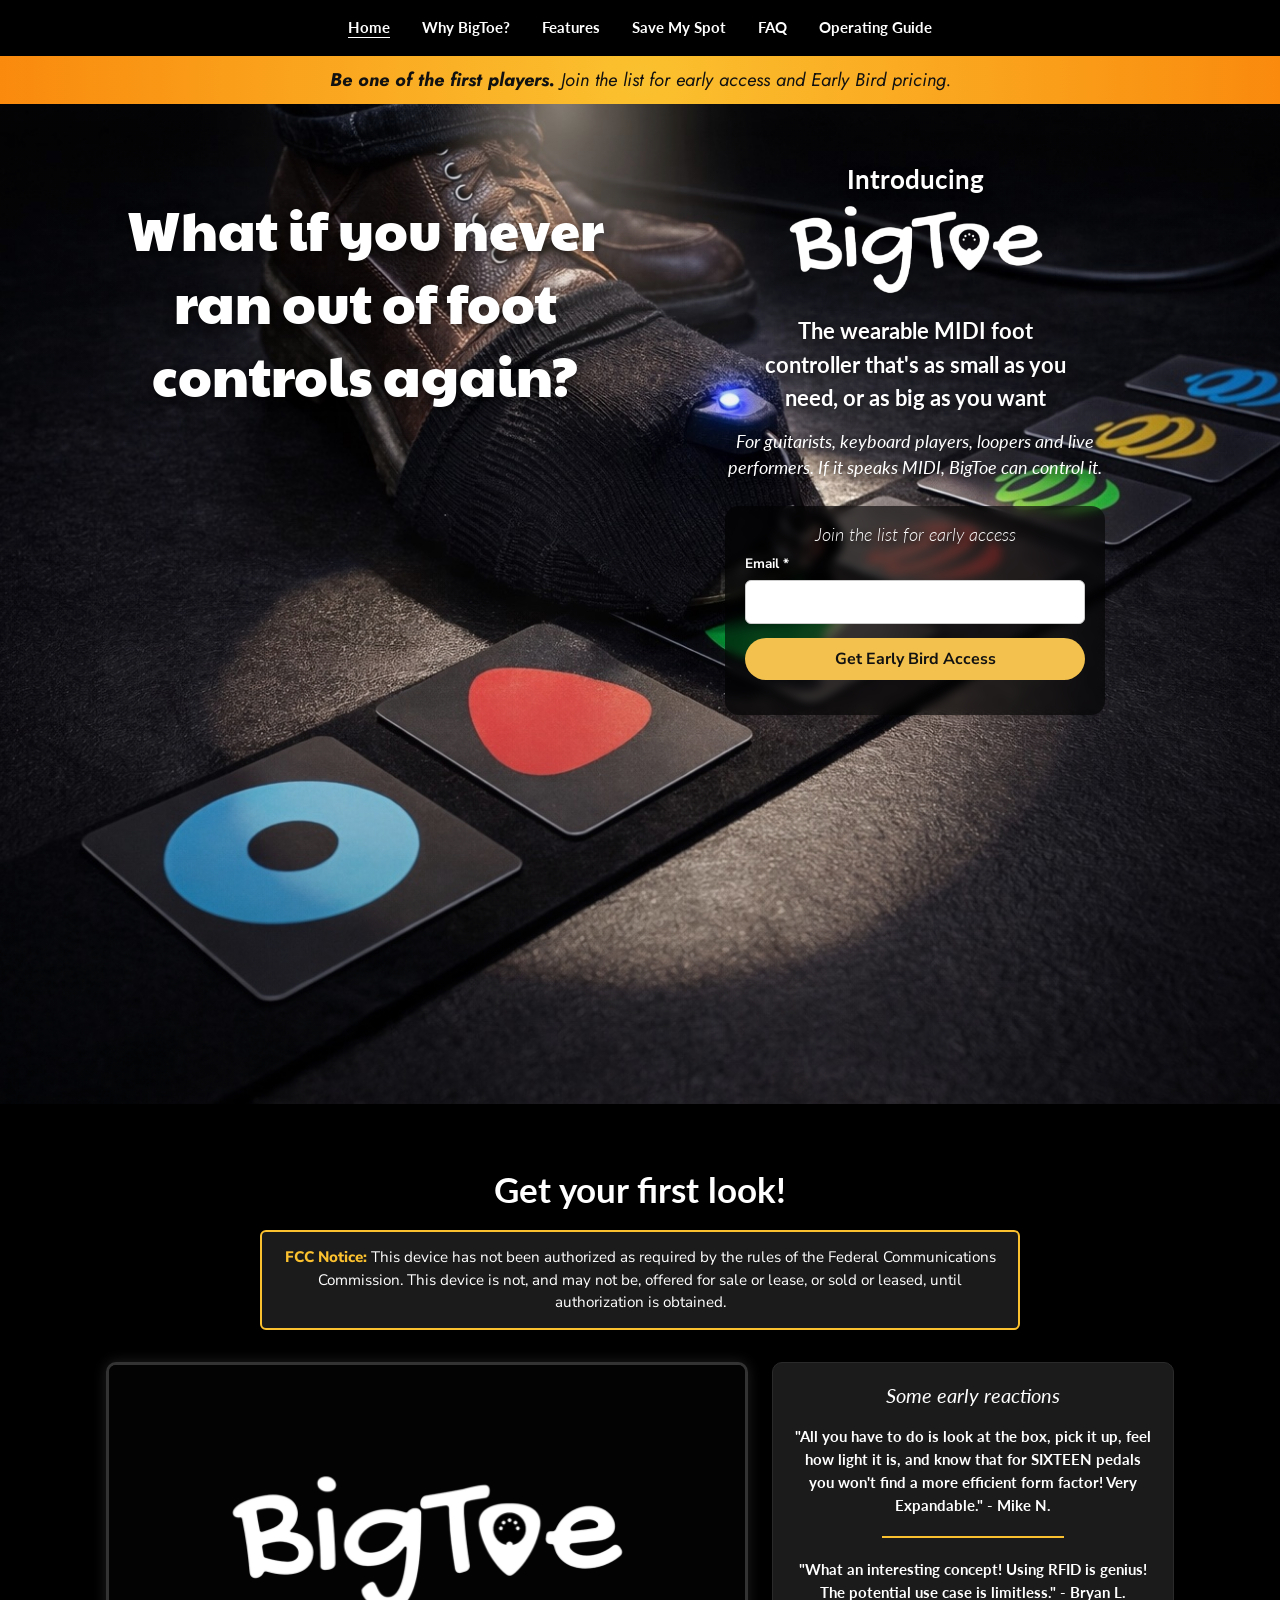
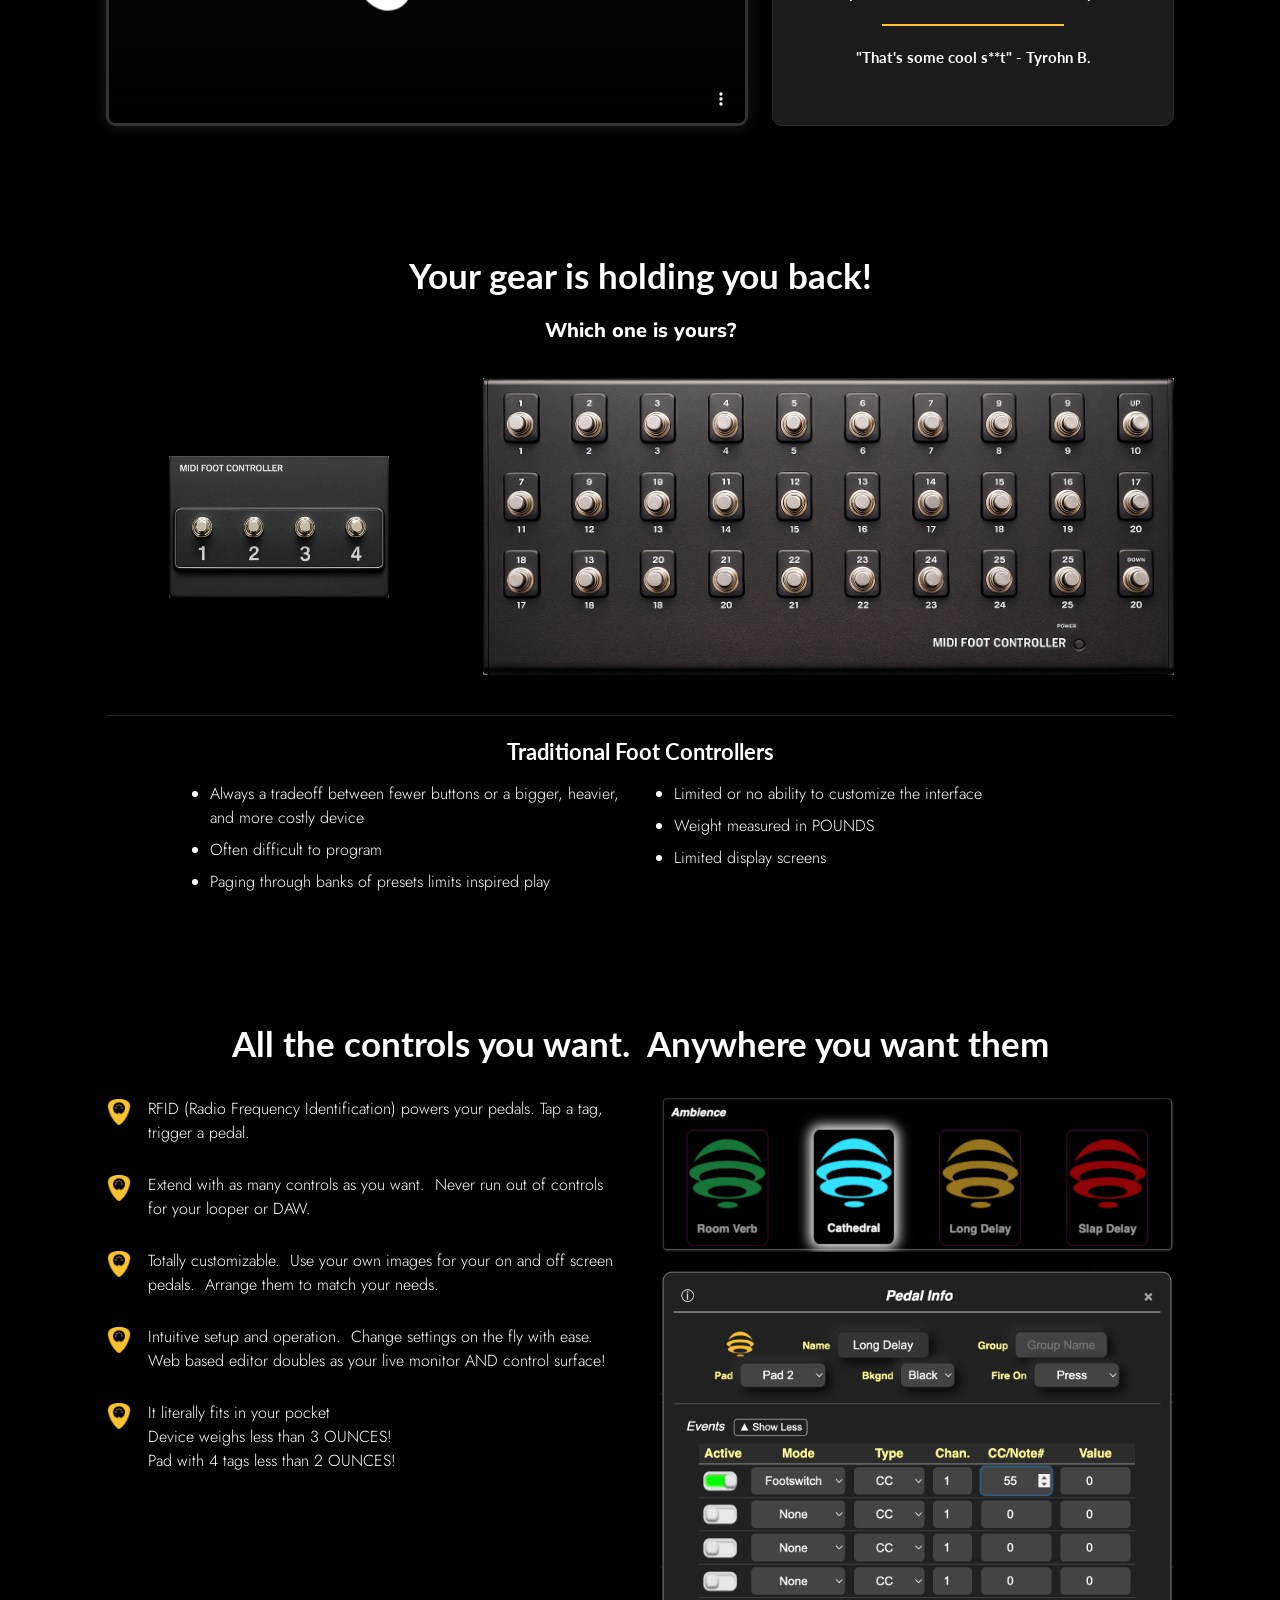
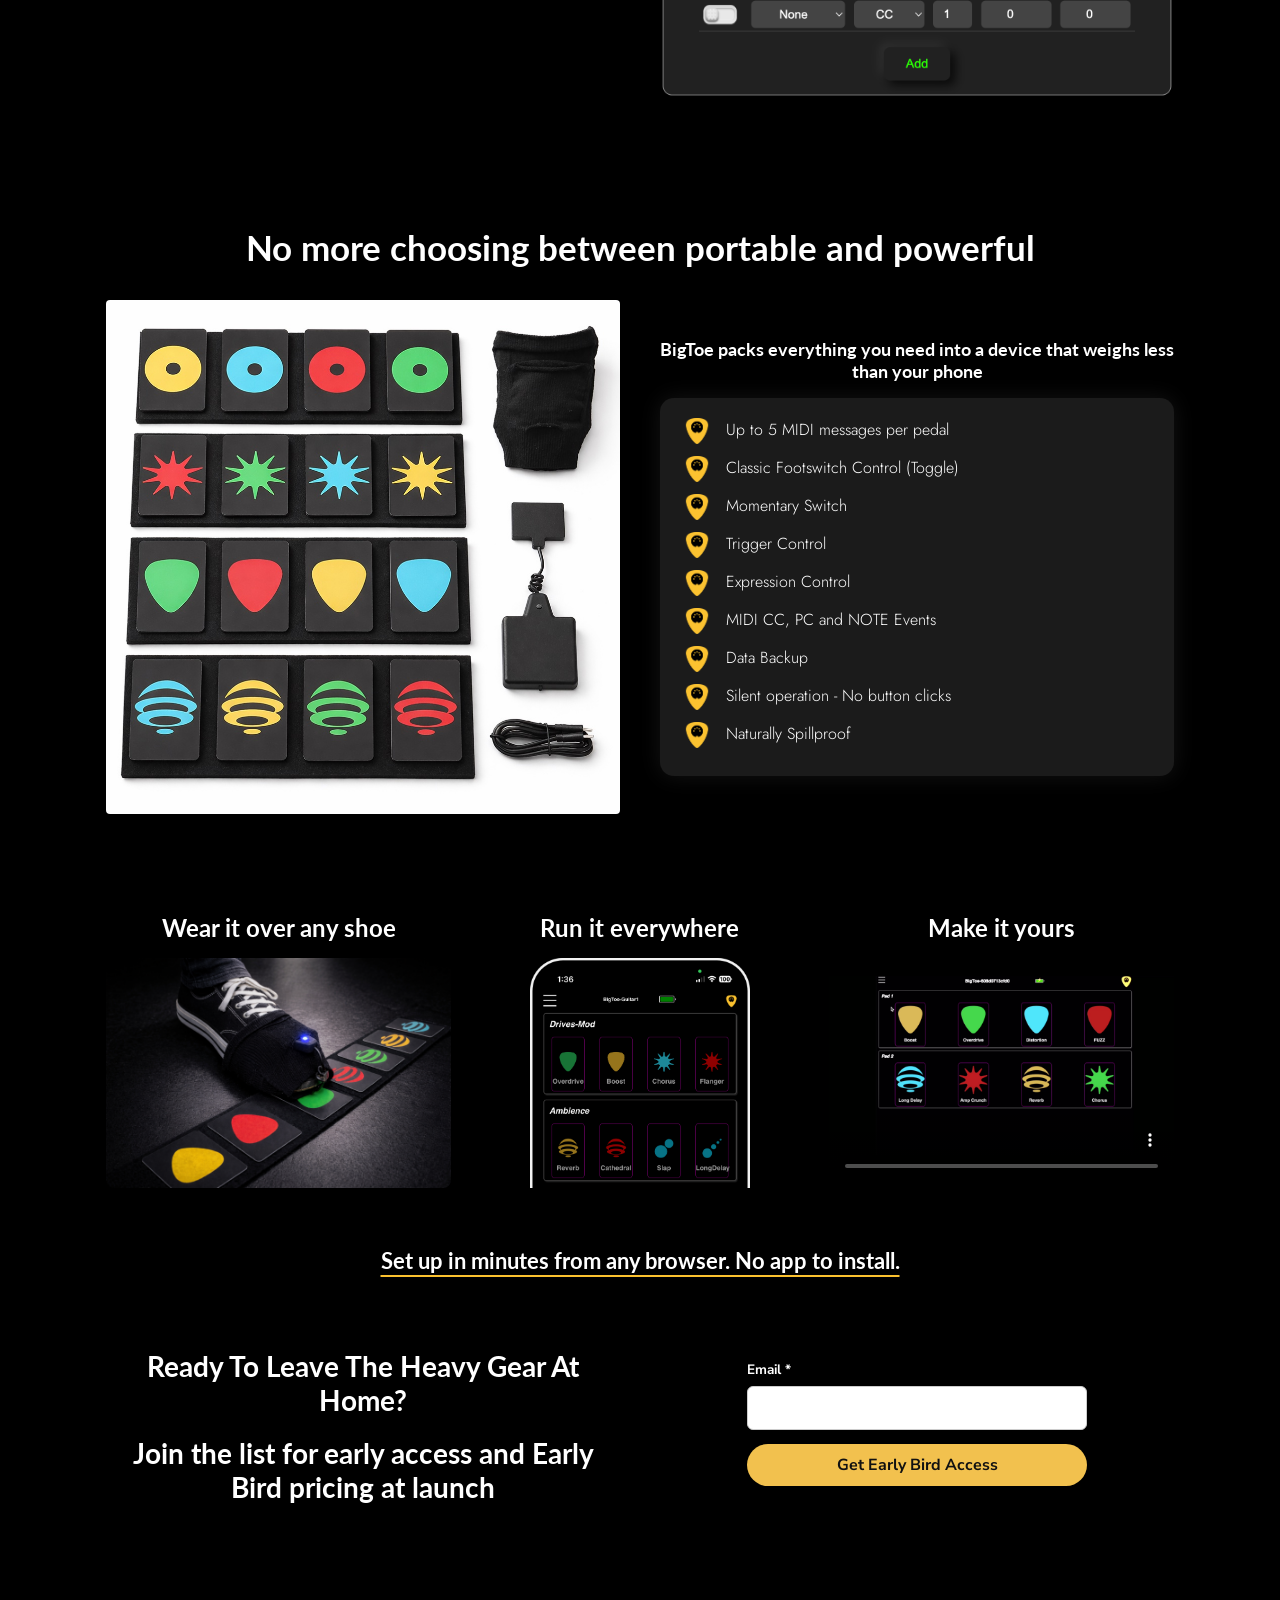
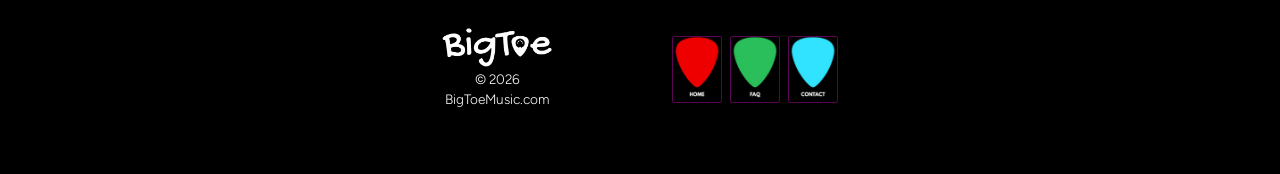
==== commit f0217d63: "Homepage: call it the sock, not the sleeve, in the box photo alt text Co-Authored-By: Claude Opus 5." ====
--- a/index.html
+++ b/index.html
@@ -129,7 +129,7 @@
   <div class="wrap">
     <h2 class="section-title">No more choosing between portable and powerful</h2>
     <div class="grid">
-      <img class="box-shot" src="assets/img/whats-in-the-box.jpg" alt="What's in the box: four pads of pedal tags, the BigToe device, its sleeve, and a USB cable">
+      <img class="box-shot" src="assets/img/whats-in-the-box.jpg" alt="What's in the box: four pads of pedal tags, the BigToe device, its sock, and a USB cable">
       <div>
         <h3>BigToe packs everything you need into a device that weighs less than your phone</h3>
         <div class="spec-card">
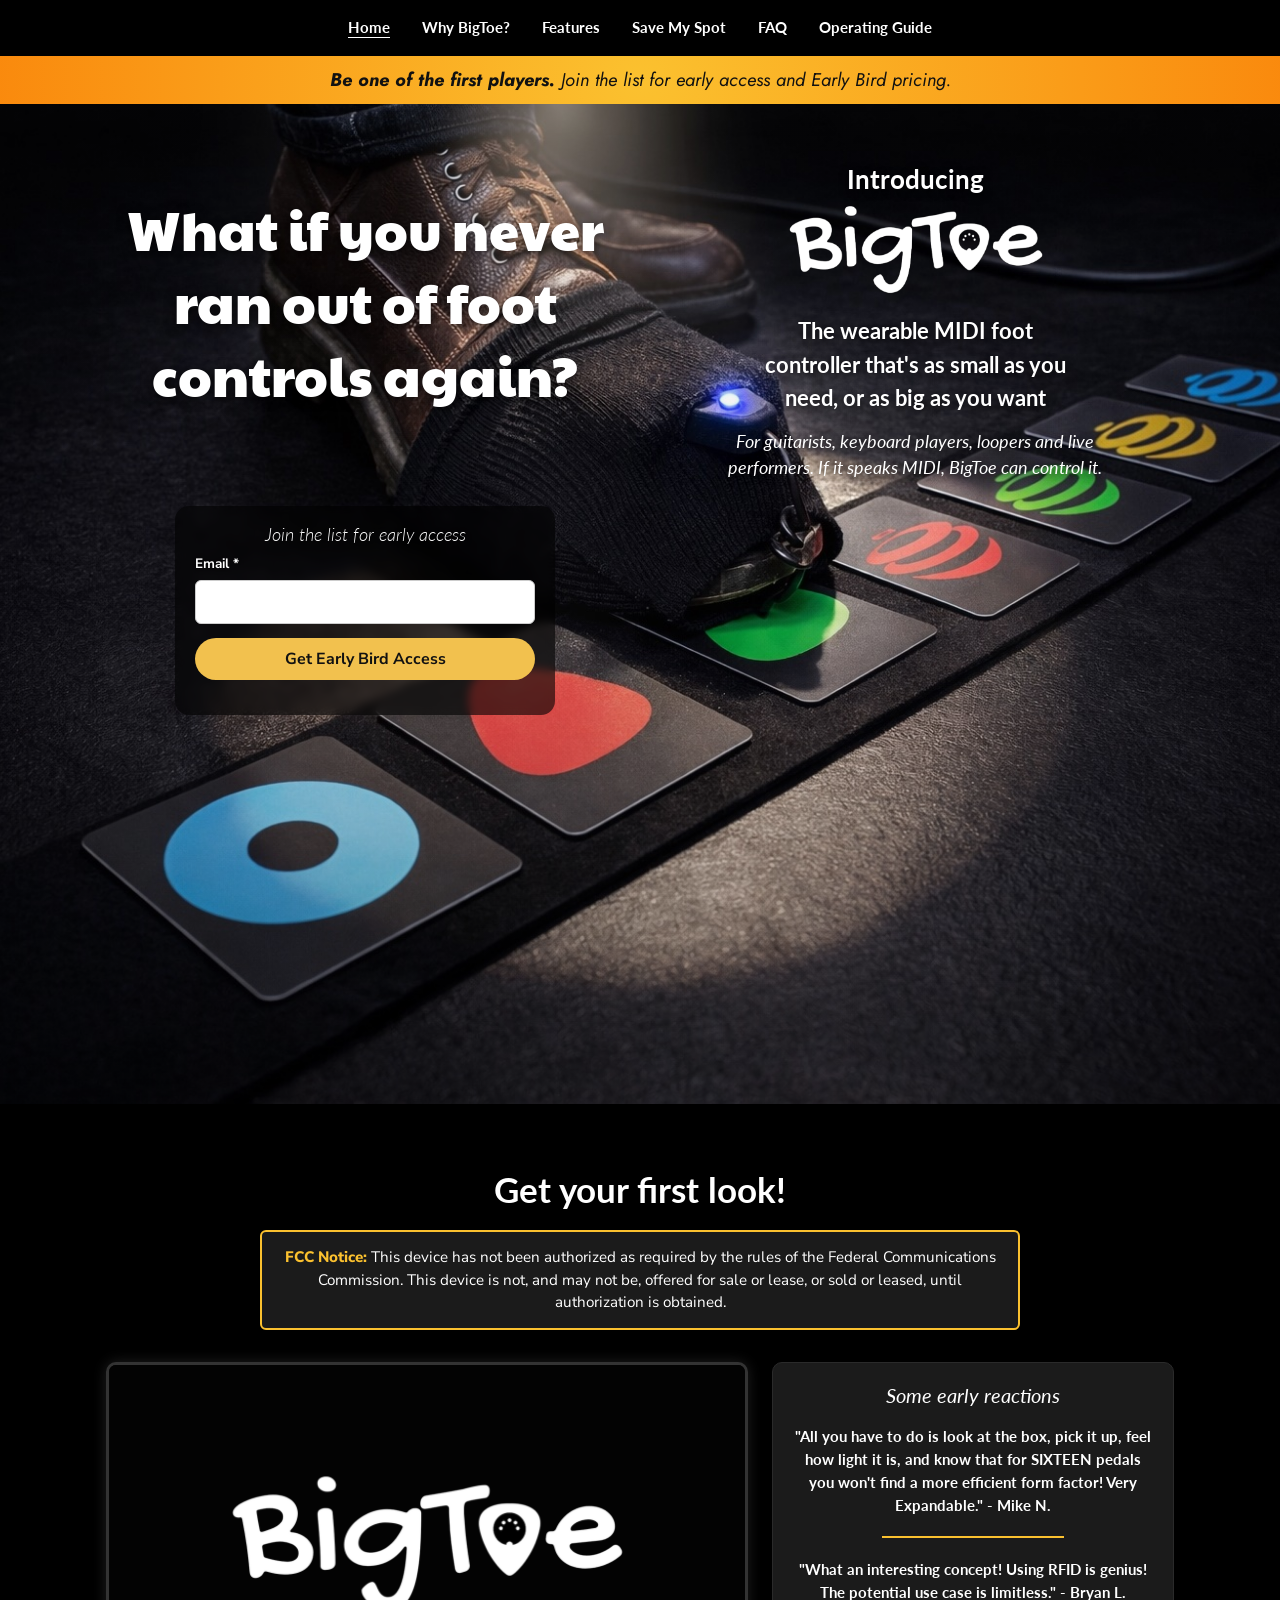
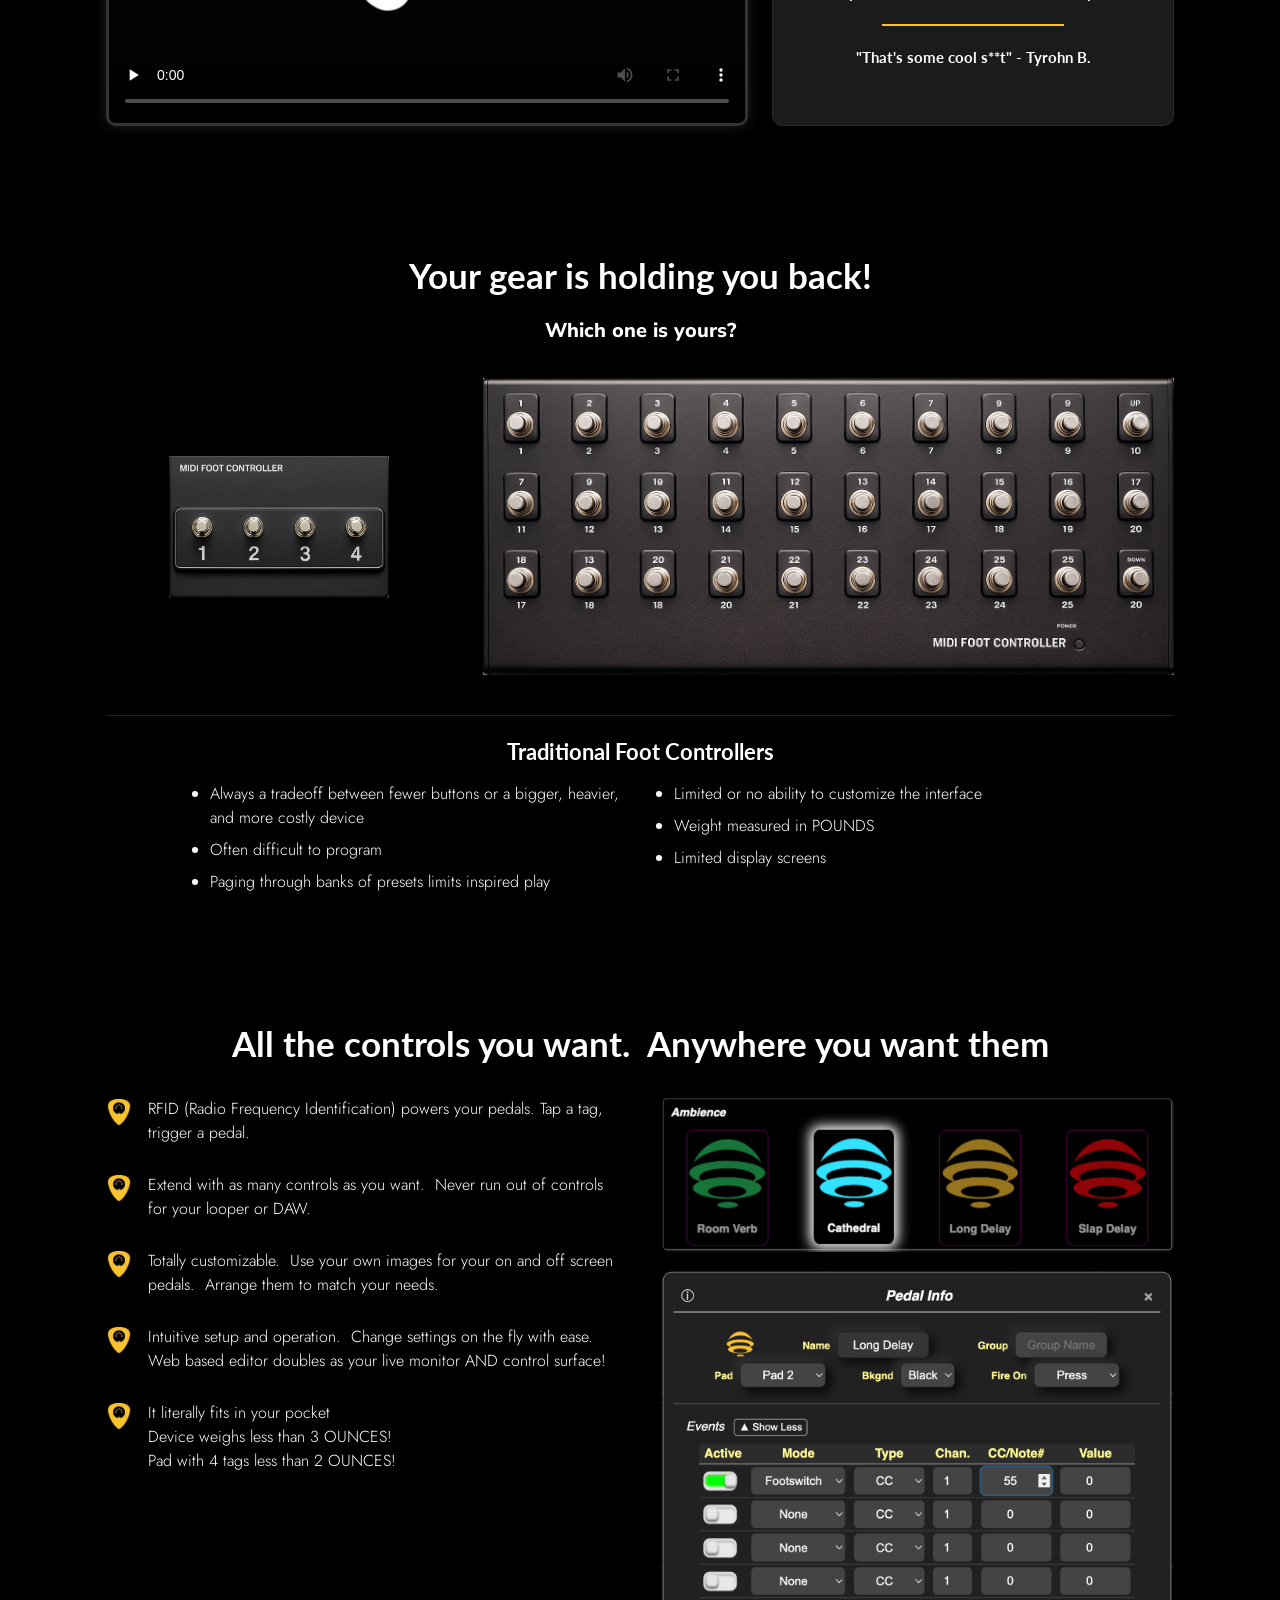
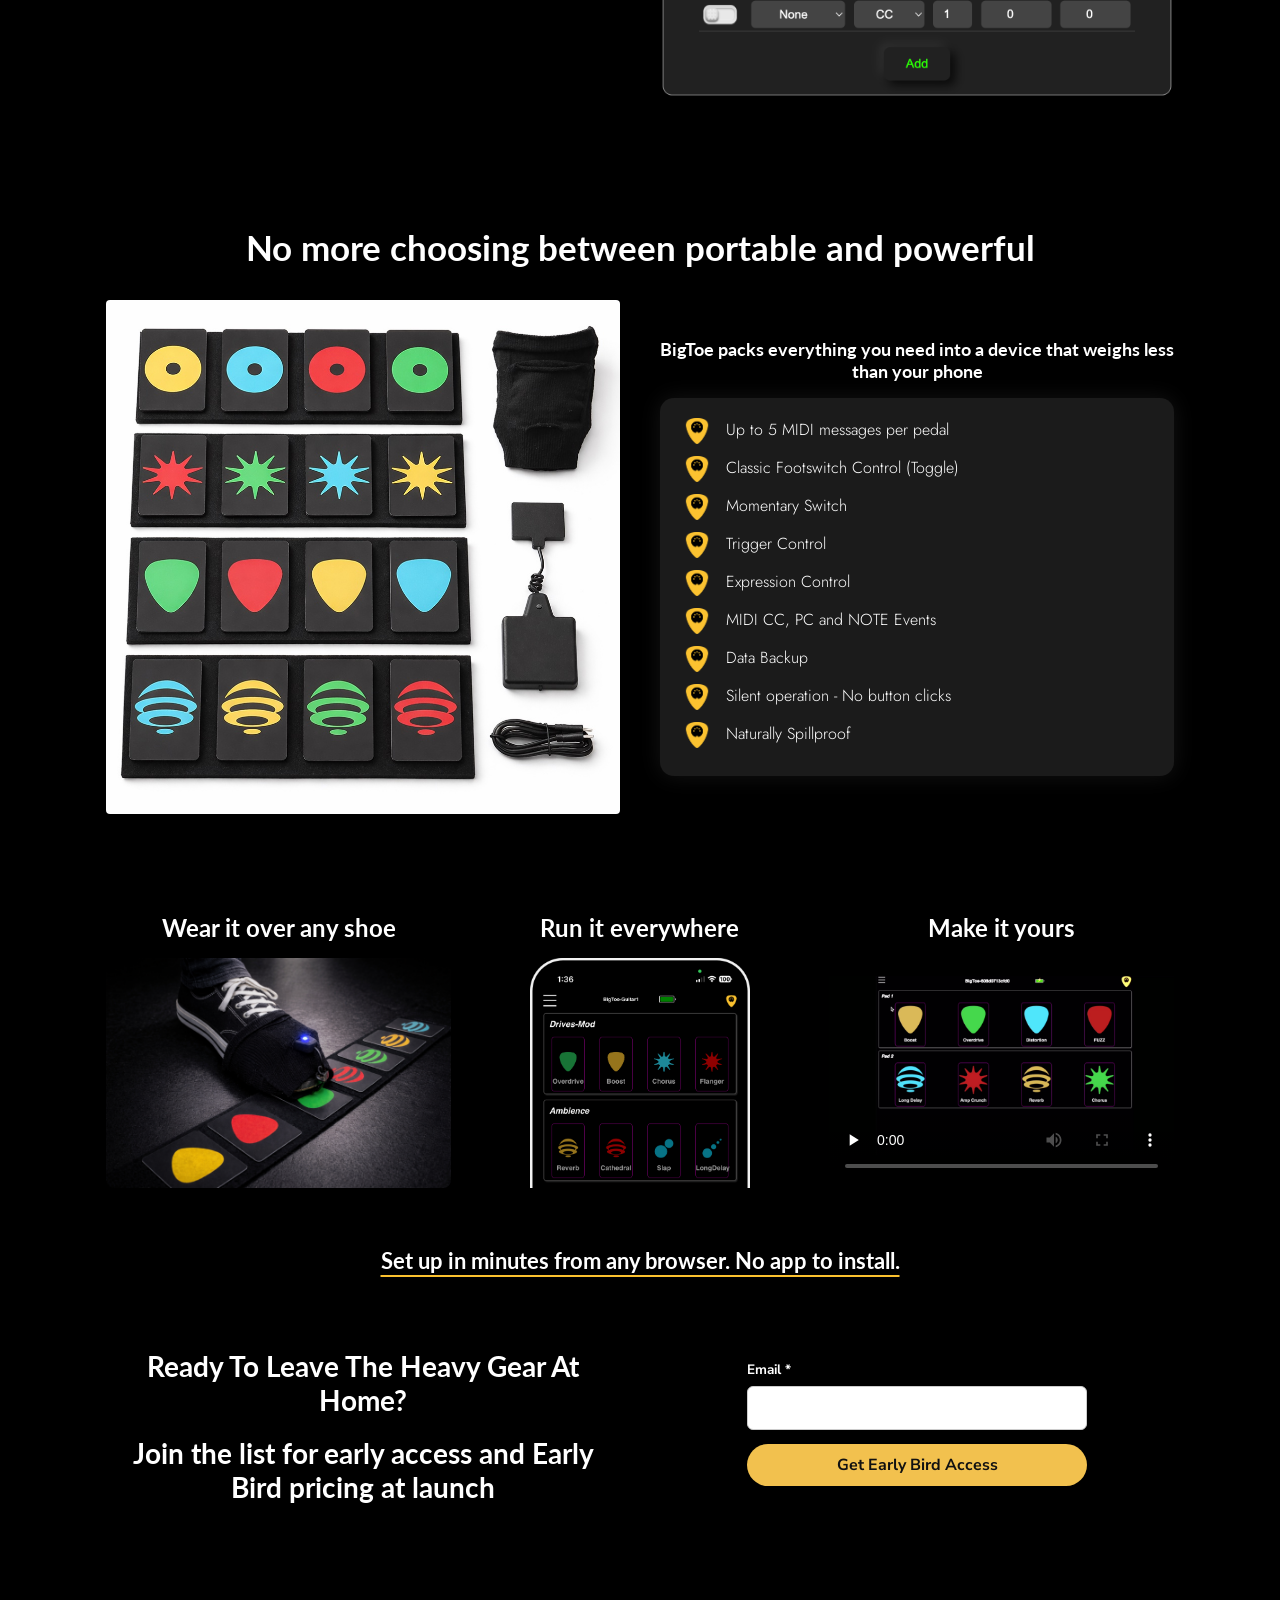
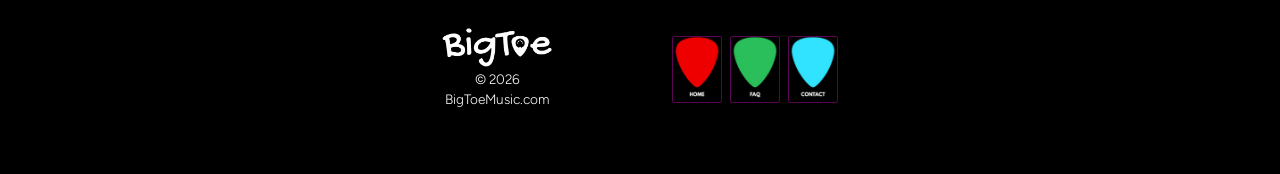
==== commit 77279f64: "Homepage: move desktop signup under the headline so it doesn't cover the foot tapping the tag Co-Aut" ====
--- a/index.html
+++ b/index.html
@@ -15,7 +15,7 @@
   <link rel="preconnect" href="https://fonts.googleapis.com">
   <link rel="preconnect" href="https://fonts.gstatic.com" crossorigin>
   <link href="https://fonts.googleapis.com/css2?family=Figtree:wght@300&family=Jost:ital,wght@0,300;0,400;1,400;1,700&family=Lato:ital,wght@0,400;0,700;1,400&family=Nunito+Sans:wght@400;700;800&family=Paytone+One&display=swap" rel="stylesheet">
-  <link rel="stylesheet" href="styles.css?v=17">
+  <link rel="stylesheet" href="styles.css?v=18">
 </head>
 <body>
 
--- a/styles.css
+++ b/styles.css
@@ -160,11 +160,12 @@
 .hero-intro p { font-family: var(--font-head); font-weight: 700; font-size: clamp(1.05rem, 2.1vw, 1.4rem); max-width: 14em; margin: 0 auto; }
 .hero-intro .audience { font-weight: 400; font-style: italic; font-size: clamp(0.95rem, 1.6vw, 1.1rem); max-width: 22em; margin-top: 14px; }
 
-/* Signup is the main action, so on wider screens it sits right under "Introducing BigToe"
-   (on the first screen of a laptop) on a dark backing that keeps it readable over the photo.
-   The Kickstarter follow link (hidden until the page is live) sits small beneath it. */
+/* Signup is the main action, so on wider screens it sits right under the headline (on the
+   first screen of a laptop, clear of the foot tapping the tag) on a dark backing that keeps it
+   readable over the photo. The Kickstarter follow link (hidden until the page is live) sits
+   small beneath it. */
 .hero-signup {
-  grid-column: 2;
+  grid-column: 1;
   grid-row: 2;
   justify-self: center;
   align-self: start;
